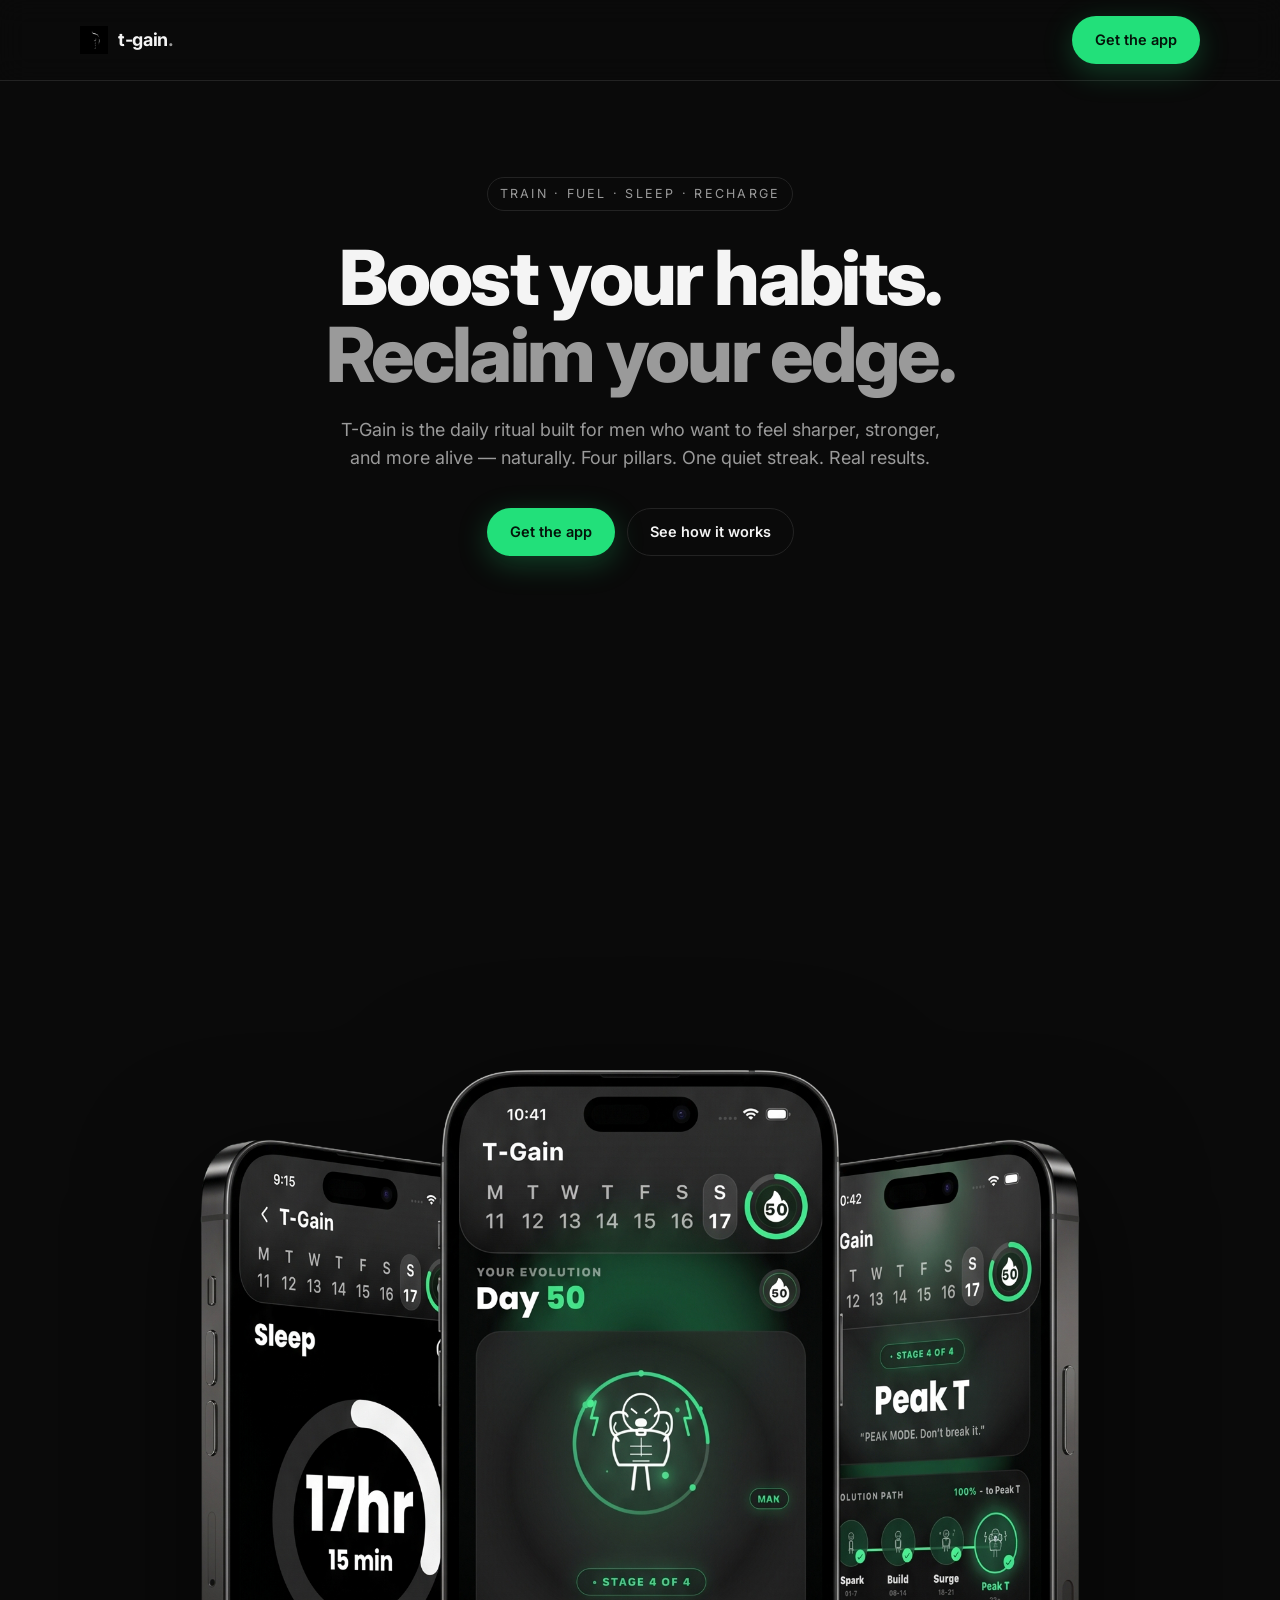
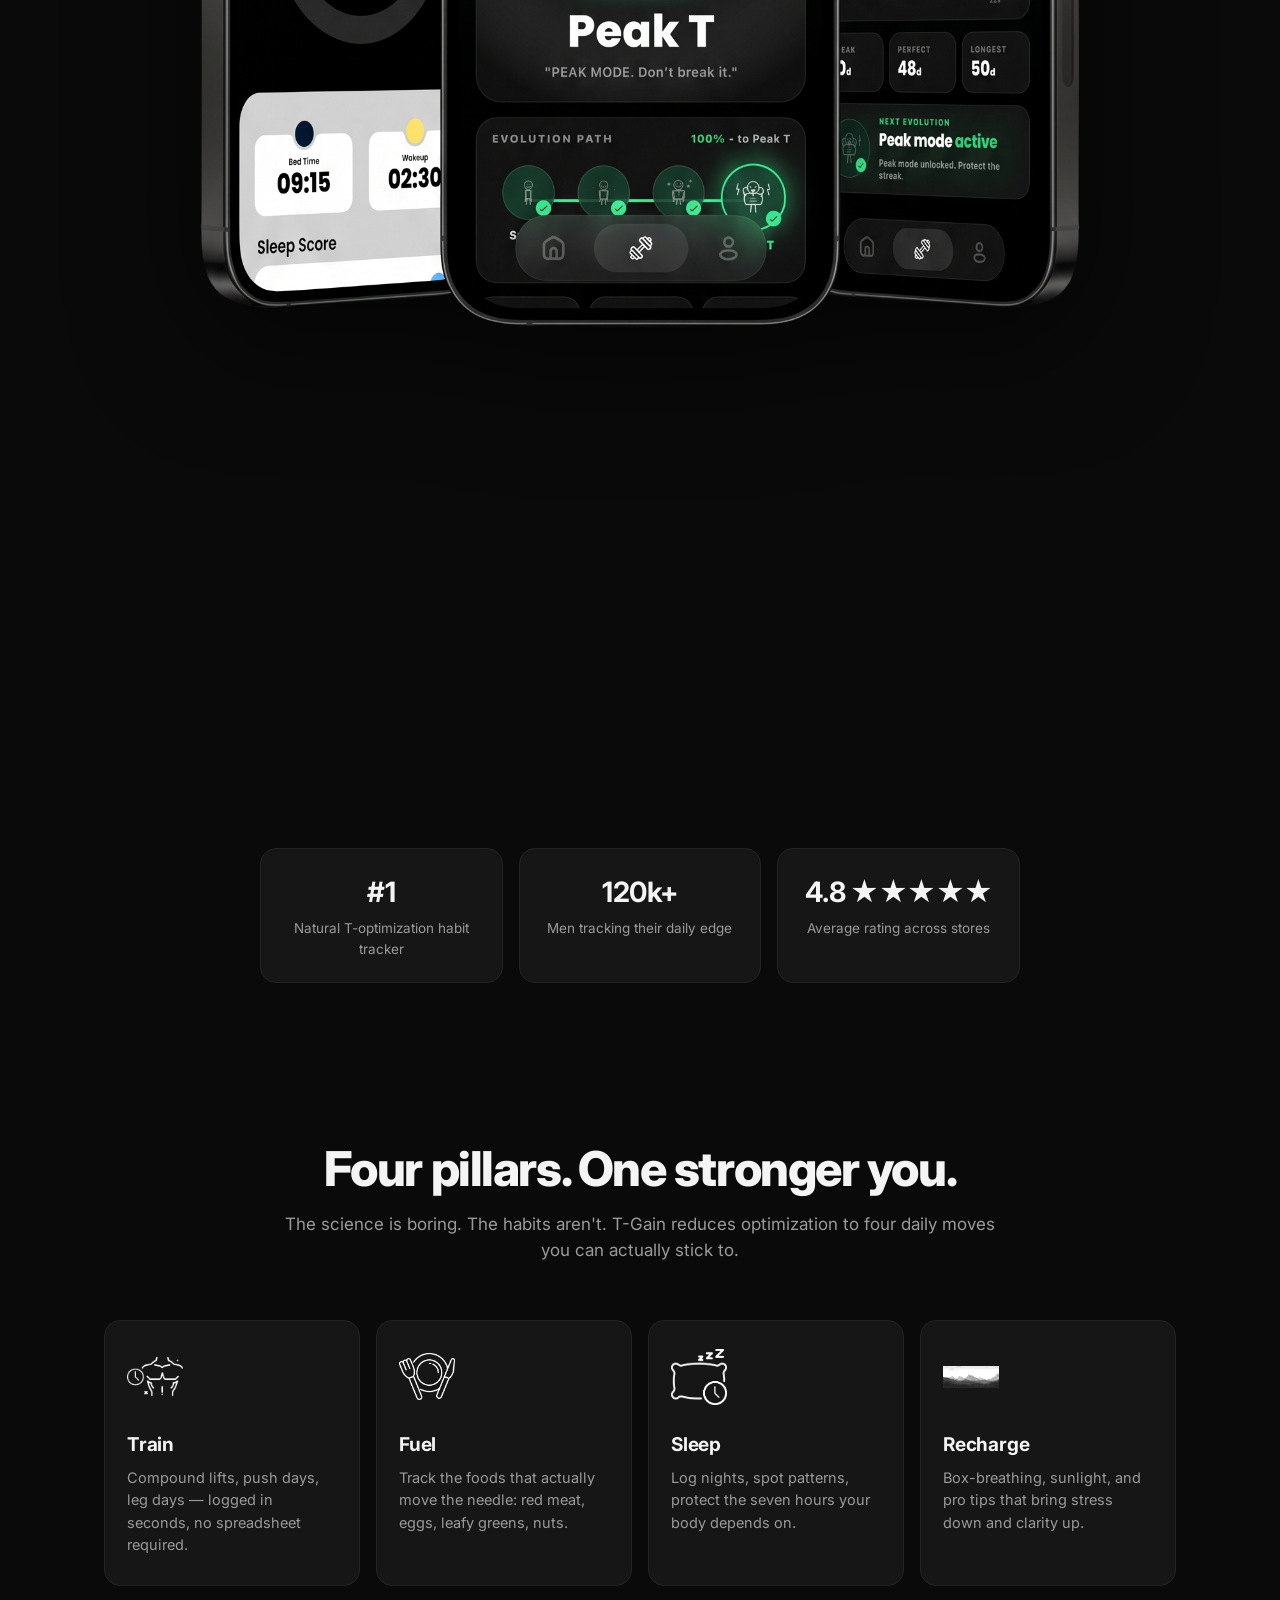
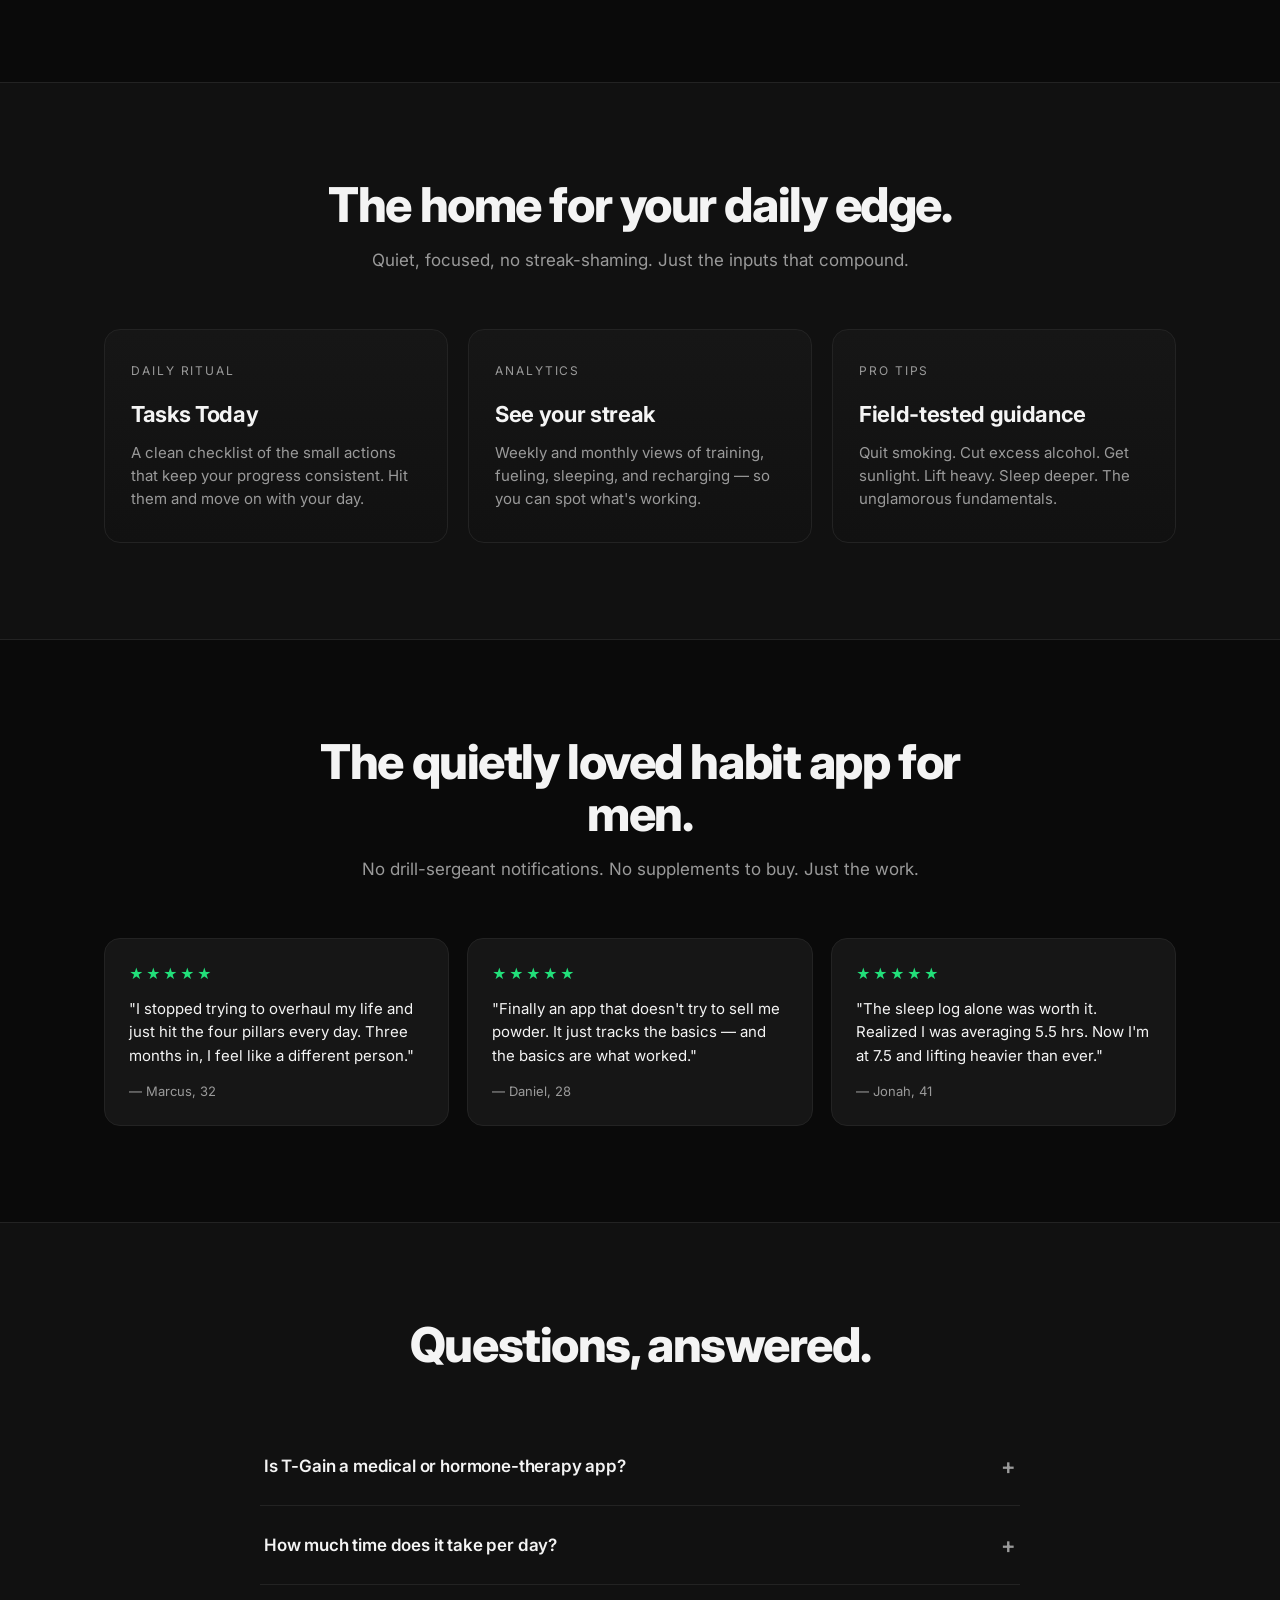
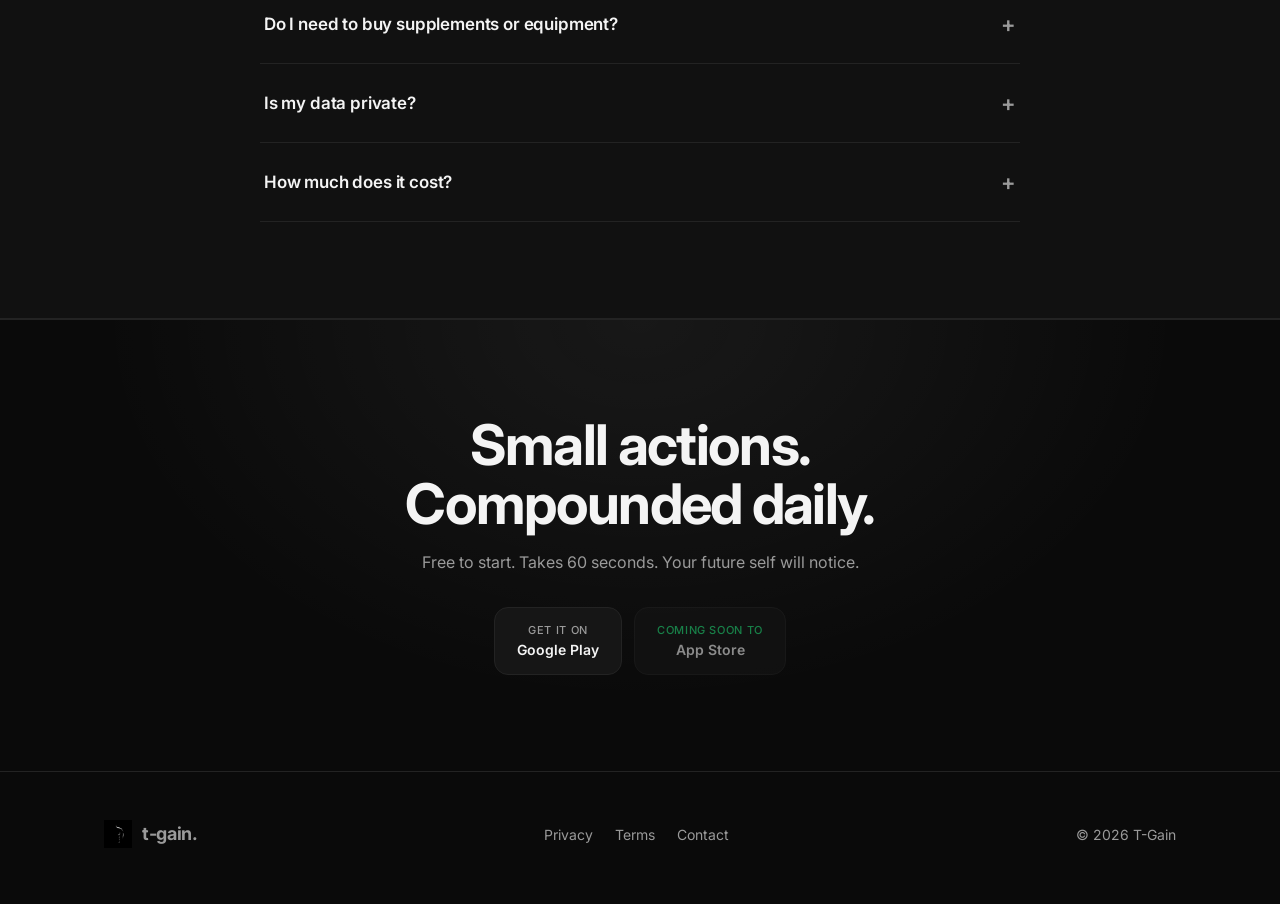
==== index.html @ 0274039b "Mark App Store as Coming soon (Play Store launches first)" ====
<!doctype html>
<html lang="en">
<head>
  <meta charset="utf-8" />
  <meta name="viewport" content="width=device-width, initial-scale=1" />
  <title>T-Gain — Boost Your Habits. Reclaim Your Edge.</title>
  <meta name="description" content="T-Gain is the daily habit tracker built for men who want stronger training, smarter fueling, deeper sleep, and a calmer mind. Optimize naturally." />
  <link rel="icon" type="image/png" href="assets/logo.png" />
  <link rel="preconnect" href="https://fonts.googleapis.com" />
  <link rel="preconnect" href="https://fonts.gstatic.com" crossorigin />
  <link href="https://fonts.googleapis.com/css2?family=Inter:wght@400;500;600;700;800&display=swap" rel="stylesheet" />
  <link rel="stylesheet" href="styles.css" />
</head>
<body>

<nav class="nav">
  <div class="container nav-inner">
    <a href="/" class="brand">
      <img src="assets/logo.png" alt="T-Gain logo" />
      <span>t-gain<span class="brand-dot">.</span></span>
    </a>
    <a href="#download" class="btn btn-primary">Get the app</a>
  </div>
</nav>

<header class="hero">
  <div class="container">
    <span class="eyebrow">Train · Fuel · Sleep · Recharge</span>
    <h1>Boost your habits.<br/><em>Reclaim your edge.</em></h1>
    <p class="lead">T-Gain is the daily ritual built for men who want to feel sharper, stronger, and more alive — naturally. Four pillars. One quiet streak. Real results.</p>
    <div class="hero-cta">
      <a href="#download" class="btn btn-primary">Get the app</a>
      <a href="#features" class="btn btn-ghost">See how it works</a>
    </div>

    <div class="hero-mockup">
      <img src="assets/hero-mockup.png" alt="T-Gain app screens showing Sleep tracking, Peak T evolution stage, and Evolution Path" />
    </div>

    <div class="metrics">
      <div class="metric">
        <div class="num">#1</div>
        <div class="lbl">Natural T-optimization habit tracker</div>
      </div>
      <div class="metric">
        <div class="num">120k+</div>
        <div class="lbl">Men tracking their daily edge</div>
      </div>
      <div class="metric">
        <div class="num">4.8 ★★★★★</div>
        <div class="lbl">Average rating across stores</div>
      </div>
    </div>
  </div>
</header>

<section id="pillars">
  <div class="container">
    <div class="section-head">
      <h2>Four pillars. One stronger you.</h2>
      <p>The science is boring. The habits aren't. T-Gain reduces optimization to four daily moves you can actually stick to.</p>
    </div>
    <div class="pillars">
      <div class="pillar">
        <img src="assets/train.png" alt="" />
        <h3>Train</h3>
        <p>Compound lifts, push days, leg days — logged in seconds, no spreadsheet required.</p>
      </div>
      <div class="pillar">
        <img src="assets/fuel.png" alt="" />
        <h3>Fuel</h3>
        <p>Track the foods that actually move the needle: red meat, eggs, leafy greens, nuts.</p>
      </div>
      <div class="pillar">
        <img src="assets/sleep.png" alt="" />
        <h3>Sleep</h3>
        <p>Log nights, spot patterns, protect the seven hours your body depends on.</p>
      </div>
      <div class="pillar">
        <img src="assets/mountain.png" alt="" />
        <h3>Recharge</h3>
        <p>Box-breathing, sunlight, and pro tips that bring stress down and clarity up.</p>
      </div>
    </div>
  </div>
</section>

<section id="features" style="background: var(--bg-2); border-top: 1px solid var(--border); border-bottom: 1px solid var(--border);">
  <div class="container">
    <div class="section-head">
      <h2>The home for your daily edge.</h2>
      <p>Quiet, focused, no streak-shaming. Just the inputs that compound.</p>
    </div>
    <div class="features">
      <div class="feature">
        <div class="tag">Daily Ritual</div>
        <h3>Tasks Today</h3>
        <p>A clean checklist of the small actions that keep your progress consistent. Hit them and move on with your day.</p>
      </div>
      <div class="feature">
        <div class="tag">Analytics</div>
        <h3>See your streak</h3>
        <p>Weekly and monthly views of training, fueling, sleeping, and recharging — so you can spot what's working.</p>
      </div>
      <div class="feature">
        <div class="tag">Pro Tips</div>
        <h3>Field-tested guidance</h3>
        <p>Quit smoking. Cut excess alcohol. Get sunlight. Lift heavy. Sleep deeper. The unglamorous fundamentals.</p>
      </div>
    </div>
  </div>
</section>

<section id="loved">
  <div class="container">
    <div class="section-head">
      <h2>The quietly loved habit app for men.</h2>
      <p>No drill-sergeant notifications. No supplements to buy. Just the work.</p>
    </div>
    <div class="quotes">
      <div class="quote">
        <div class="stars">★★★★★</div>
        <p>"I stopped trying to overhaul my life and just hit the four pillars every day. Three months in, I feel like a different person."</p>
        <div class="who">— Marcus, 32</div>
      </div>
      <div class="quote">
        <div class="stars">★★★★★</div>
        <p>"Finally an app that doesn't try to sell me powder. It just tracks the basics — and the basics are what worked."</p>
        <div class="who">— Daniel, 28</div>
      </div>
      <div class="quote">
        <div class="stars">★★★★★</div>
        <p>"The sleep log alone was worth it. Realized I was averaging 5.5 hrs. Now I'm at 7.5 and lifting heavier than ever."</p>
        <div class="who">— Jonah, 41</div>
      </div>
    </div>
  </div>
</section>

<section id="faq" style="background: var(--bg-2); border-top: 1px solid var(--border); border-bottom: 1px solid var(--border);">
  <div class="container">
    <div class="section-head">
      <h2>Questions, answered.</h2>
    </div>
    <div class="faq">
      <details>
        <summary>Is T-Gain a medical or hormone-therapy app?</summary>
        <p>No. T-Gain is a habit and lifestyle tracker built around well-known levers — training, nutrition, sleep, and stress. It is not medical advice and does not replace a doctor.</p>
      </details>
      <details>
        <summary>How much time does it take per day?</summary>
        <p>Under two minutes. Log your training, fuel, sleep, and one recharge habit. We deliberately built it to be the lightest thing on your home screen.</p>
      </details>
      <details>
        <summary>Do I need to buy supplements or equipment?</summary>
        <p>Never. T-Gain doesn't sell supplements, programs, or coaching. The whole product is built around the things you can already do with a barbell, a kitchen, and a bed.</p>
      </details>
      <details>
        <summary>Is my data private?</summary>
        <p>Yes. Your logs are yours. We don't sell data and we don't share it with advertisers. See our <a href="legal.html#privacy">privacy policy</a> for the full breakdown.</p>
      </details>
      <details>
        <summary>How much does it cost?</summary>
        <p>Free to start, with an optional Pro upgrade that unlocks deeper analytics and the full pro-tips library.</p>
      </details>
    </div>
  </div>
</section>

<section id="download" class="final">
  <div class="container">
    <h2>Small actions.<br/>Compounded daily.</h2>
    <p>Free to start. Takes 60 seconds. Your future self will notice.</p>
    <div class="stores">
      <a href="#" class="store">
        <span>
          <small>Get it on</small>
          Google Play
        </span>
      </a>
      <span class="store store-disabled" aria-disabled="true">
        <span>
          <small>Coming soon to</small>
          App Store
        </span>
      </span>
    </div>
  </div>
</section>

<footer>
  <div class="container foot-inner">
    <div class="brand">
      <img src="assets/logo.png" alt="" />
      <span>t-gain<span class="brand-dot">.</span></span>
    </div>
    <div class="foot-links">
      <a href="legal.html#privacy">Privacy</a>
      <a href="legal.html#terms">Terms</a>
      <a href="legal.html#contact">Contact</a>
    </div>
    <div>© 2026 T-Gain</div>
  </div>
</footer>

</body>
</html>
---- styles.css ----
:root {
  --bg: #0a0a0a;
  --bg-2: #111111;
  --surface: #161616;
  --border: #232323;
  --text: #f4f4f4;
  --muted: #9a9a9a;
  --accent: #22e07a;
  --accent-2: #22e07a;
  --accent-soft: rgba(34, 224, 122, 0.12);
  --radius: 16px;
}

* { box-sizing: border-box; margin: 0; padding: 0; }

html { scroll-behavior: smooth; }

body {
  font-family: "Inter", -apple-system, BlinkMacSystemFont, "Segoe UI", Helvetica, Arial, sans-serif;
  background: var(--bg);
  color: var(--text);
  line-height: 1.55;
  -webkit-font-smoothing: antialiased;
}

a { color: inherit; text-decoration: none; }

.container {
  max-width: 1120px;
  margin: 0 auto;
  padding: 0 24px;
}

/* Navigation */
.nav {
  position: sticky;
  top: 0;
  z-index: 50;
  backdrop-filter: blur(14px);
  background: rgba(10, 10, 10, 0.7);
  border-bottom: 1px solid var(--border);
}
.nav-inner {
  display: flex;
  align-items: center;
  justify-content: space-between;
  padding: 16px 0;
}
.brand {
  display: flex;
  align-items: center;
  gap: 10px;
  font-weight: 700;
  letter-spacing: -0.02em;
  font-size: 18px;
}
.brand img { width: 28px; height: 28px; object-fit: contain; }
.brand-dot { color: var(--muted); }

.btn {
  display: inline-flex;
  align-items: center;
  justify-content: center;
  gap: 8px;
  padding: 12px 22px;
  border-radius: 999px;
  font-weight: 600;
  font-size: 14.5px;
  border: 1px solid transparent;
  transition: transform .15s ease, background .2s ease, border-color .2s ease;
  cursor: pointer;
}
.btn-primary {
  background: var(--accent-2);
  color: #04140a;
  box-shadow: 0 8px 30px rgba(34, 224, 122, 0.25);
}
.btn-primary:hover { transform: translateY(-1px); }
.btn-ghost {
  background: transparent;
  color: var(--text);
  border-color: var(--border);
}
.btn-ghost:hover { border-color: var(--accent); }

/* Hero */
.hero {
  padding: 96px 0 64px;
  text-align: center;
  position: relative;
  overflow: hidden;
}
.hero::before {
  content: "";
  position: absolute;
  inset: -20% 20% auto 20%;
  height: 520px;
  background: radial-gradient(ellipse at center, rgba(34, 224, 122, 0.18), transparent 65%);
  pointer-events: none;
}

.hero-mockup {
  margin: 64px auto 0;
  max-width: 980px;
  position: relative;
}
.hero-mockup img {
  width: 100%;
  height: auto;
  display: block;
  filter: drop-shadow(0 30px 60px rgba(0,0,0,0.6));
}
.eyebrow {
  display: inline-block;
  font-size: 12.5px;
  letter-spacing: 0.18em;
  text-transform: uppercase;
  color: var(--muted);
  padding: 6px 12px;
  border: 1px solid var(--border);
  border-radius: 999px;
  margin-bottom: 28px;
}
.hero h1 {
  font-size: clamp(40px, 7vw, 76px);
  line-height: 1.02;
  letter-spacing: -0.035em;
  font-weight: 800;
  margin-bottom: 22px;
}
.hero h1 em { font-style: normal; color: var(--muted); }
.hero p.lead {
  color: var(--muted);
  font-size: 18px;
  max-width: 620px;
  margin: 0 auto 36px;
}
.hero-cta { display: flex; gap: 12px; justify-content: center; flex-wrap: wrap; }

.metrics {
  display: grid;
  grid-template-columns: repeat(3, 1fr);
  gap: 16px;
  max-width: 760px;
  margin: 72px auto 0;
}
.metric {
  border: 1px solid var(--border);
  border-radius: var(--radius);
  padding: 22px 18px;
  background: var(--surface);
}
.metric .num {
  font-size: 28px;
  font-weight: 700;
  letter-spacing: -0.02em;
}
.metric .lbl {
  color: var(--muted);
  font-size: 13.5px;
  margin-top: 4px;
}

/* Section */
section { padding: 96px 0; }
.section-head { text-align: center; max-width: 720px; margin: 0 auto 56px; }
.section-head h2 {
  font-size: clamp(30px, 4.5vw, 48px);
  letter-spacing: -0.03em;
  font-weight: 800;
  line-height: 1.08;
  margin-bottom: 16px;
}
.section-head p { color: var(--muted); font-size: 17px; }

/* Pillars */
.pillars {
  display: grid;
  grid-template-columns: repeat(4, 1fr);
  gap: 16px;
}
.pillar {
  border: 1px solid var(--border);
  border-radius: var(--radius);
  padding: 28px 22px;
  background: var(--surface);
  transition: border-color .2s ease, transform .2s ease;
}
.pillar:hover { border-color: var(--accent); transform: translateY(-2px); }
.pillar img {
  width: 56px;
  height: 56px;
  object-fit: contain;
  margin-bottom: 18px;
  filter: grayscale(1) brightness(1.4);
}
.pillar h3 {
  font-size: 19px;
  letter-spacing: -0.01em;
  margin-bottom: 8px;
}
.pillar p { color: var(--muted); font-size: 14.5px; }

/* Features */
.features {
  display: grid;
  grid-template-columns: repeat(3, 1fr);
  gap: 20px;
}
.feature {
  border: 1px solid var(--border);
  border-radius: var(--radius);
  padding: 32px 26px;
  background: linear-gradient(180deg, var(--surface) 0%, var(--bg-2) 100%);
}
.feature .tag {
  font-size: 12px;
  letter-spacing: 0.16em;
  text-transform: uppercase;
  color: var(--muted);
  margin-bottom: 16px;
}
.feature h3 { font-size: 22px; margin-bottom: 10px; letter-spacing: -0.015em; }
.feature p { color: var(--muted); font-size: 15px; }

/* Testimonials */
.quotes {
  display: grid;
  grid-template-columns: repeat(3, 1fr);
  gap: 18px;
}
.quote {
  border: 1px solid var(--border);
  border-radius: var(--radius);
  padding: 24px;
  background: var(--surface);
}
.quote .stars { color: var(--accent); letter-spacing: 2px; font-size: 14px; margin-bottom: 12px; }
.quote p { font-size: 15px; margin-bottom: 14px; }
.quote .who { color: var(--muted); font-size: 13px; }

/* FAQ */
.faq { max-width: 760px; margin: 0 auto; }
.faq details {
  border-bottom: 1px solid var(--border);
  padding: 22px 4px;
  cursor: pointer;
}
.faq summary {
  list-style: none;
  display: flex;
  justify-content: space-between;
  align-items: center;
  font-weight: 600;
  font-size: 17px;
  letter-spacing: -0.01em;
}
.faq summary::-webkit-details-marker { display: none; }
.faq summary::after { content: "+"; color: var(--muted); font-size: 22px; }
.faq details[open] summary::after { content: "−"; }
.faq details p { color: var(--muted); padding-top: 12px; font-size: 15px; }

/* Final CTA */
.final {
  text-align: center;
  background: radial-gradient(ellipse at top, rgba(255,255,255,0.06), transparent 60%), var(--bg);
  border-top: 1px solid var(--border);
  border-bottom: 1px solid var(--border);
}
.final h2 { font-size: clamp(32px, 5vw, 56px); letter-spacing: -0.03em; line-height: 1.05; margin-bottom: 16px; }
.final p { color: var(--muted); margin-bottom: 32px; }
.stores { display: flex; gap: 12px; justify-content: center; flex-wrap: wrap; }
.store {
  display: inline-flex;
  align-items: center;
  gap: 10px;
  padding: 14px 22px;
  border: 1px solid var(--border);
  border-radius: 14px;
  background: var(--surface);
  font-weight: 600;
  font-size: 14px;
}
.store small { display: block; color: var(--muted); font-size: 11px; font-weight: 500; letter-spacing: 0.06em; text-transform: uppercase; }
.store:hover { border-color: var(--accent); }
.store-disabled {
  opacity: 0.55;
  cursor: not-allowed;
  pointer-events: none;
}
.store-disabled small { color: var(--accent); }

/* Footer */
footer {
  padding: 48px 0 56px;
  color: var(--muted);
  font-size: 14px;
}
.foot-inner {
  display: flex;
  justify-content: space-between;
  align-items: center;
  flex-wrap: wrap;
  gap: 18px;
}
.foot-links { display: flex; gap: 22px; flex-wrap: wrap; }
.foot-links a:hover { color: var(--text); }

/* Legal pages */
.legal {
  max-width: 780px;
  margin: 0 auto;
  padding: 80px 24px 96px;
}
.legal h1 {
  font-size: clamp(32px, 5vw, 48px);
  letter-spacing: -0.03em;
  margin-bottom: 8px;
}
.legal .updated { color: var(--muted); margin-bottom: 36px; font-size: 14px; }
.legal h2 {
  font-size: 22px;
  margin-top: 36px;
  margin-bottom: 12px;
  letter-spacing: -0.015em;
}
.legal p, .legal li {
  color: #cfcfcf;
  font-size: 15.5px;
  margin-bottom: 12px;
}
.legal ul { padding-left: 22px; }
.legal a { color: #fff; text-decoration: underline; text-underline-offset: 3px; }

/* Responsive */
@media (max-width: 900px) {
  .pillars { grid-template-columns: repeat(2, 1fr); }
  .features { grid-template-columns: 1fr; }
  .quotes { grid-template-columns: 1fr; }
  .metrics { grid-template-columns: 1fr; }
  section { padding: 72px 0; }
  .hero { padding: 64px 0 40px; }
}
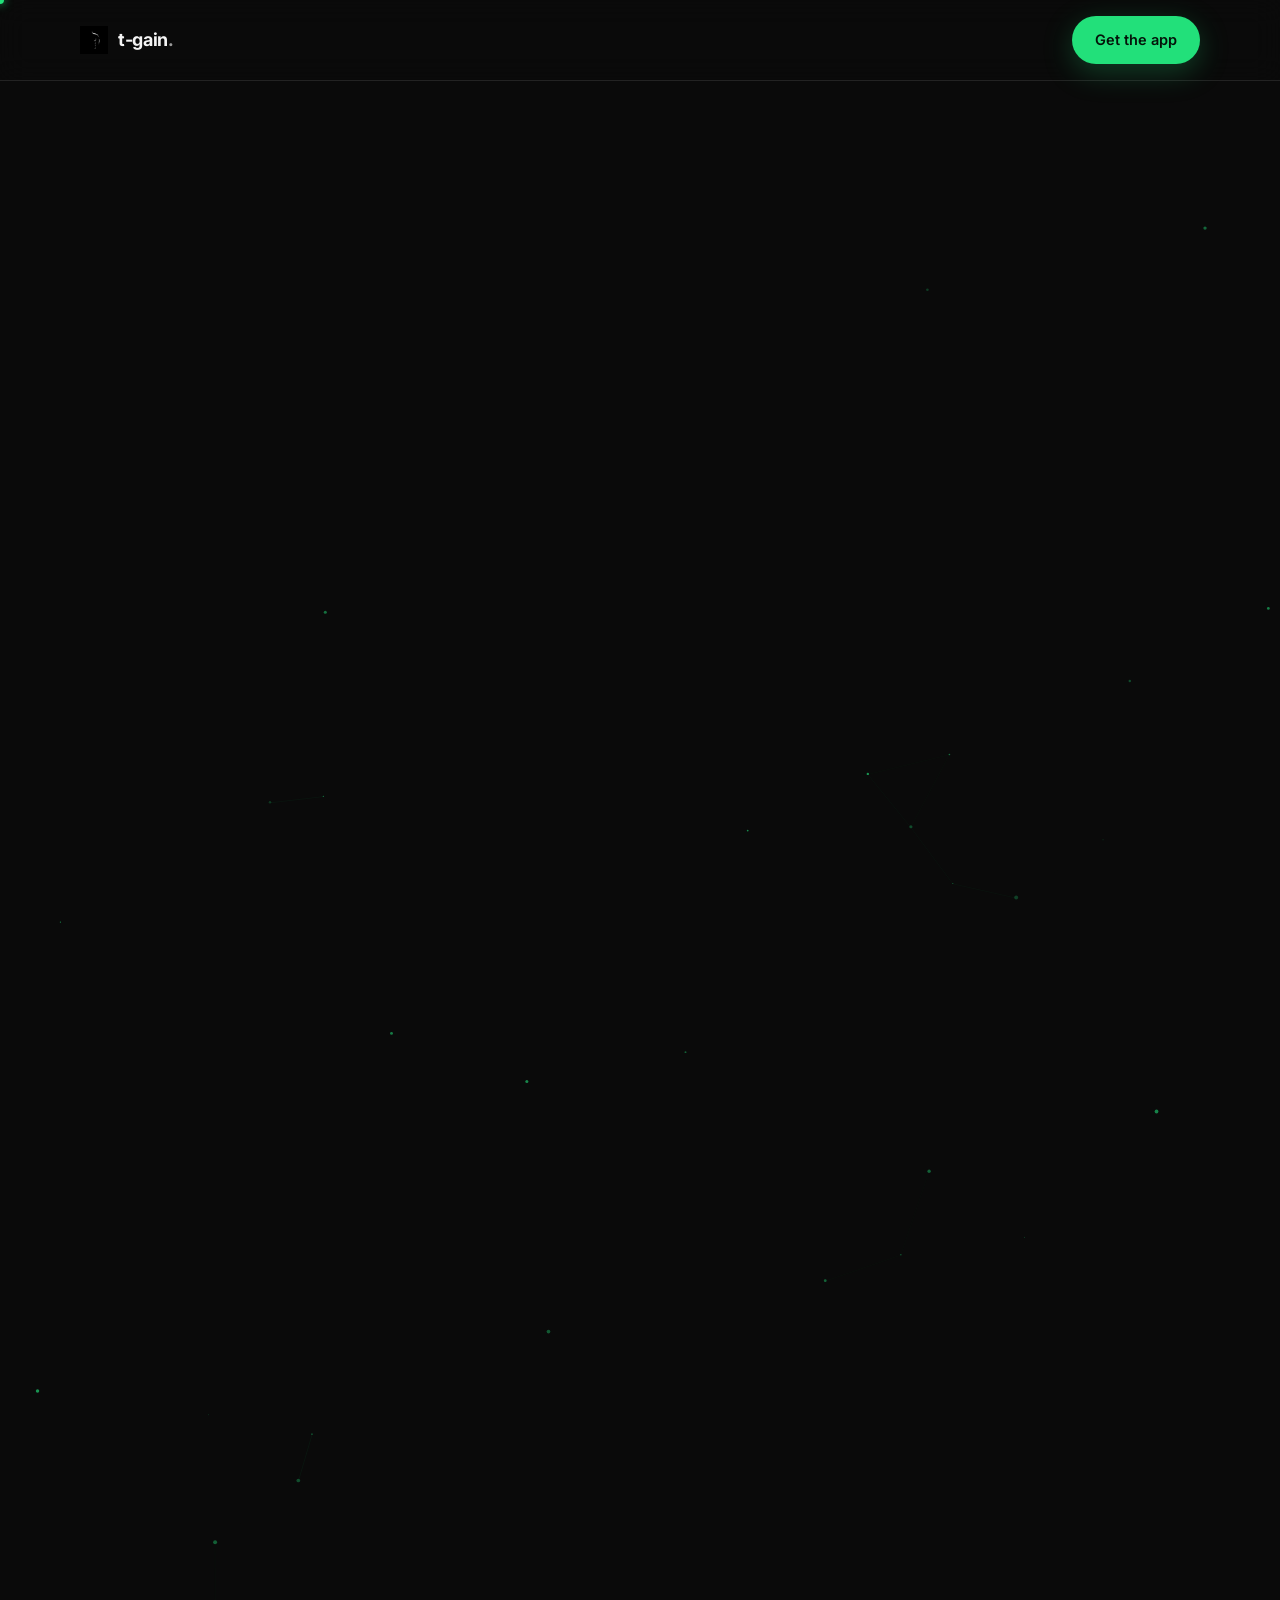
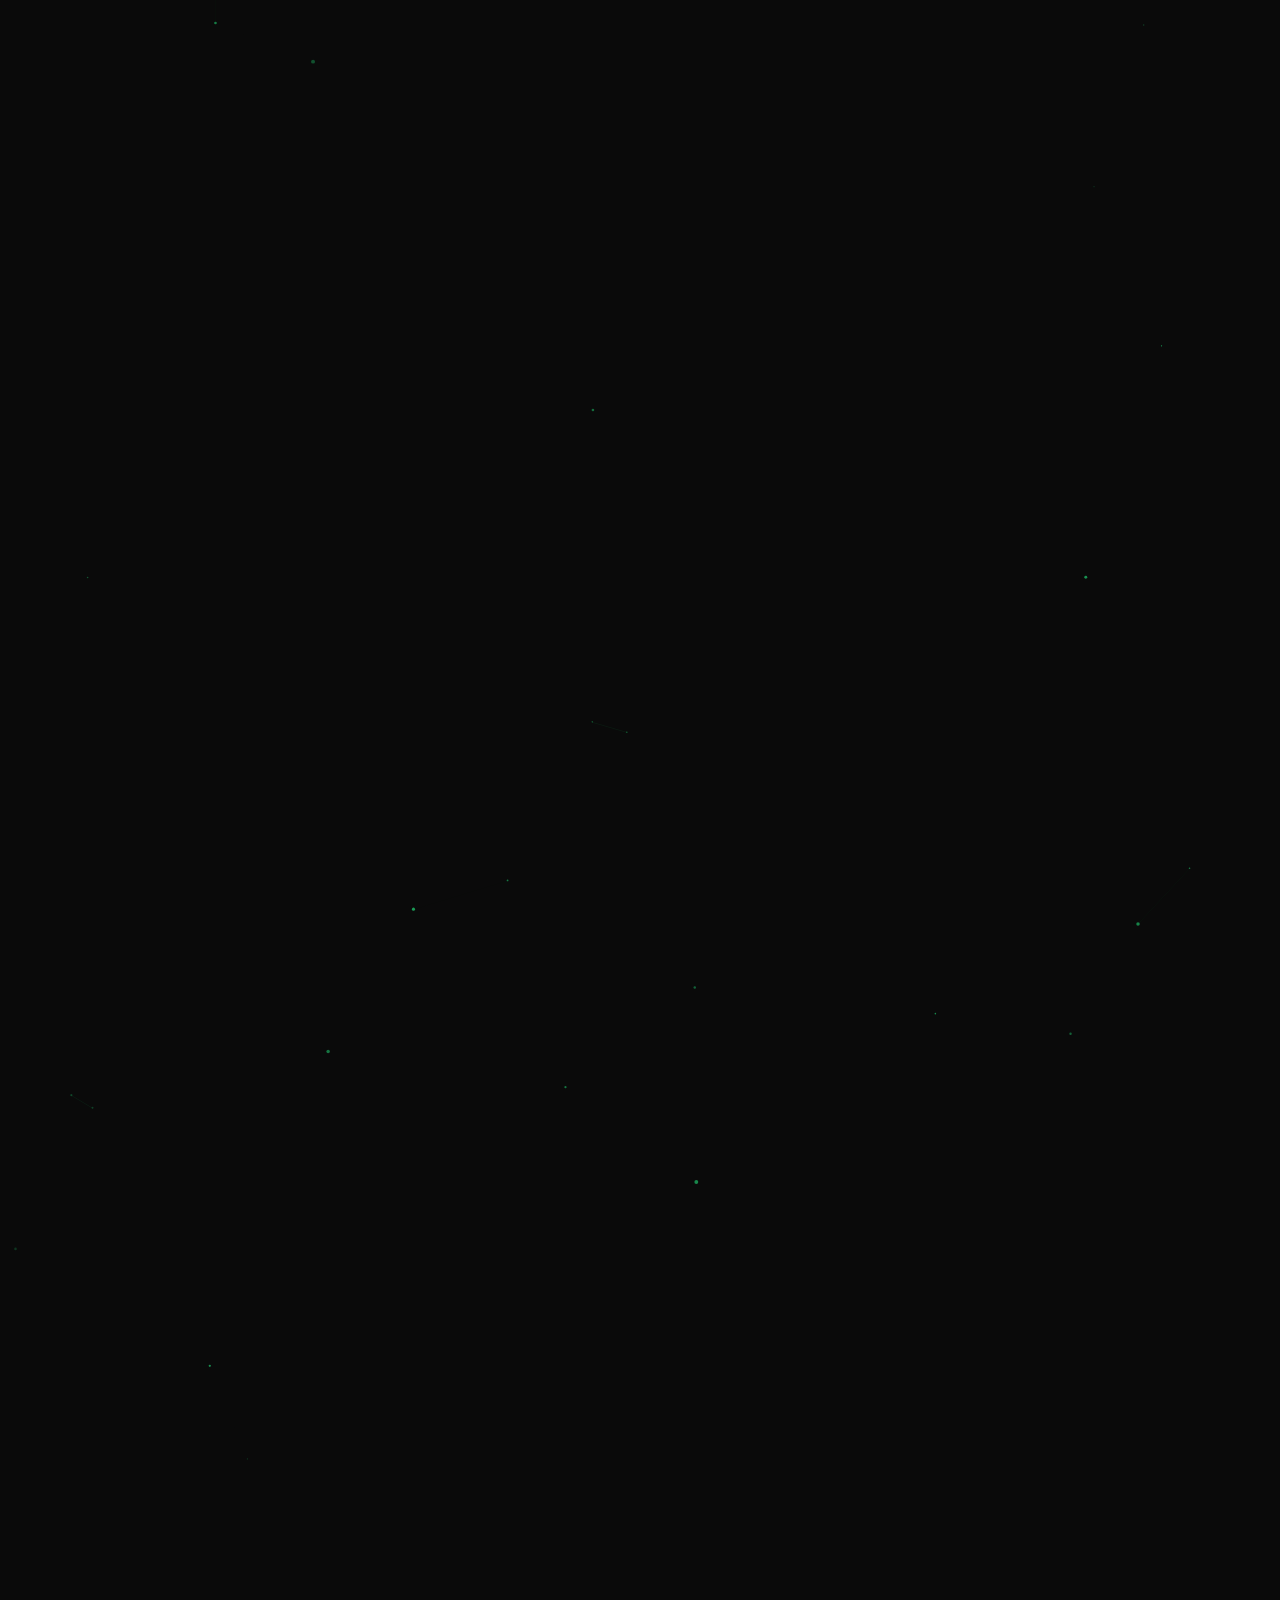
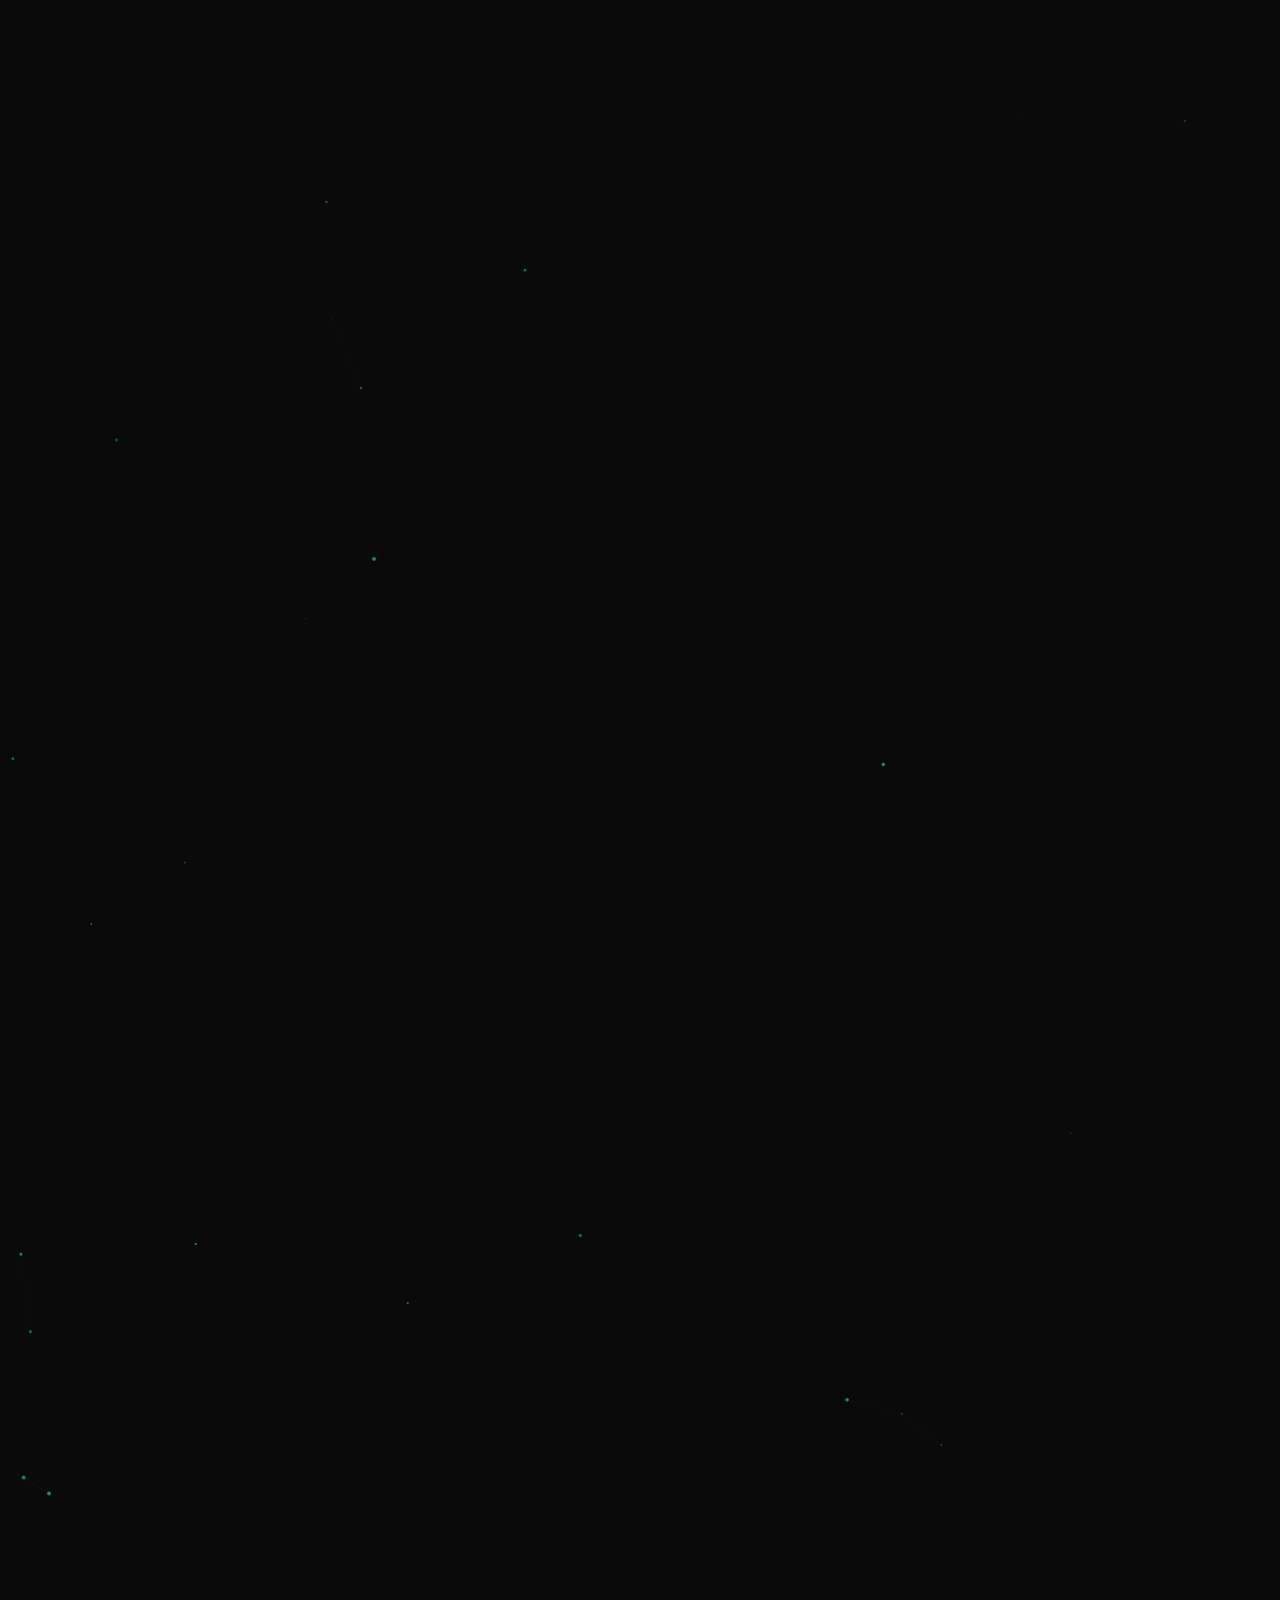
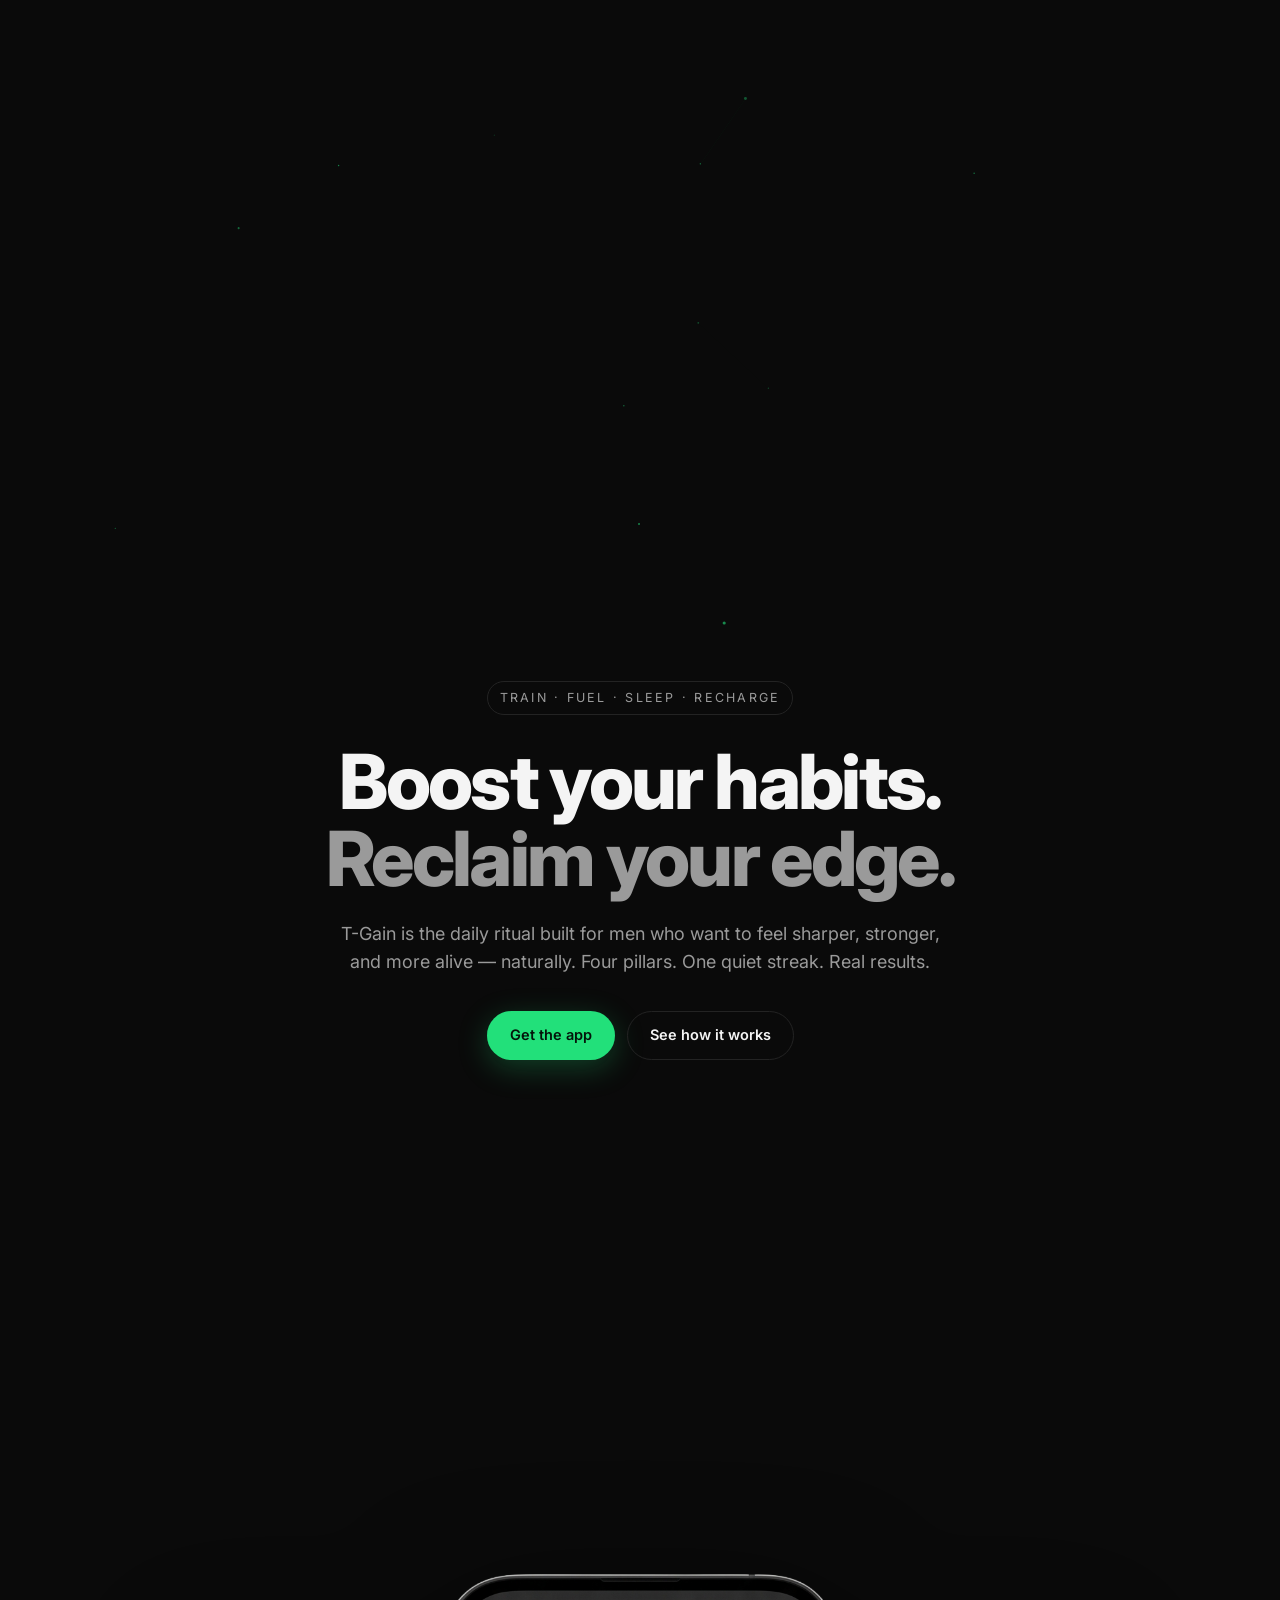
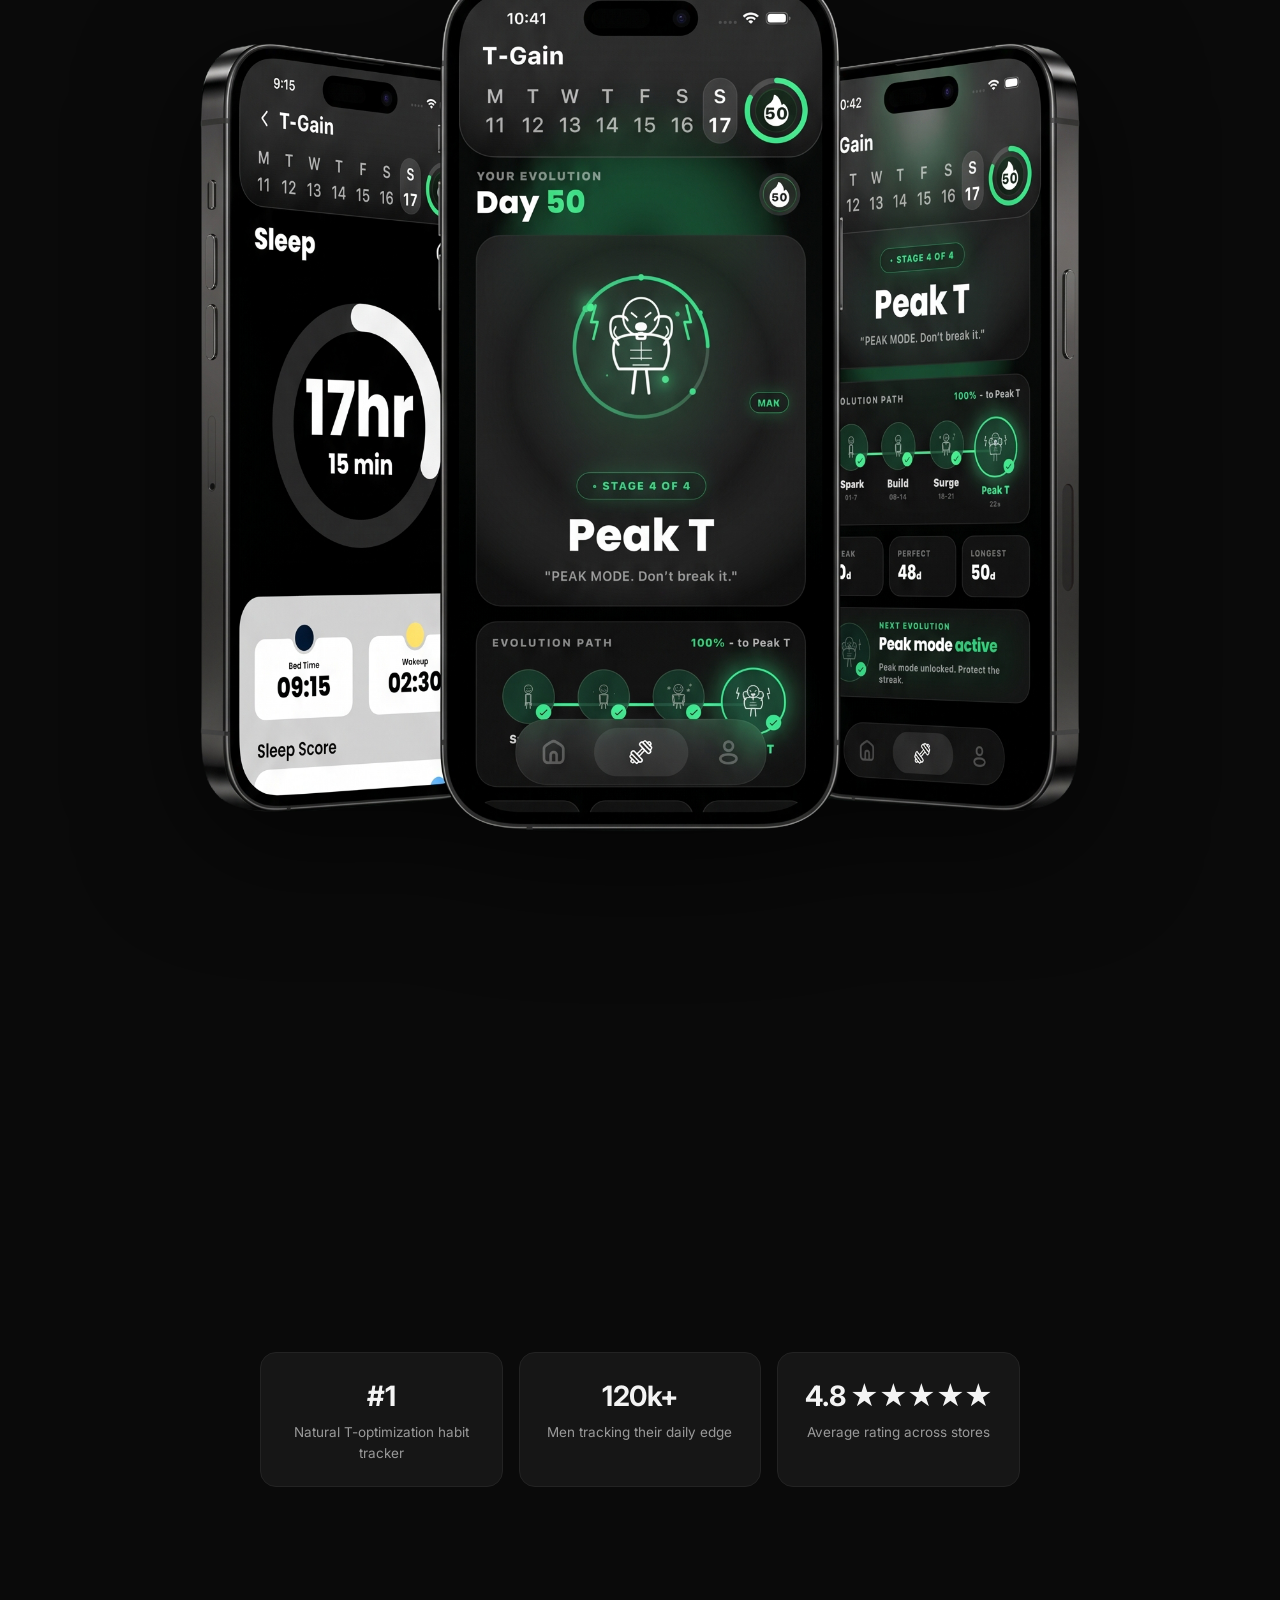
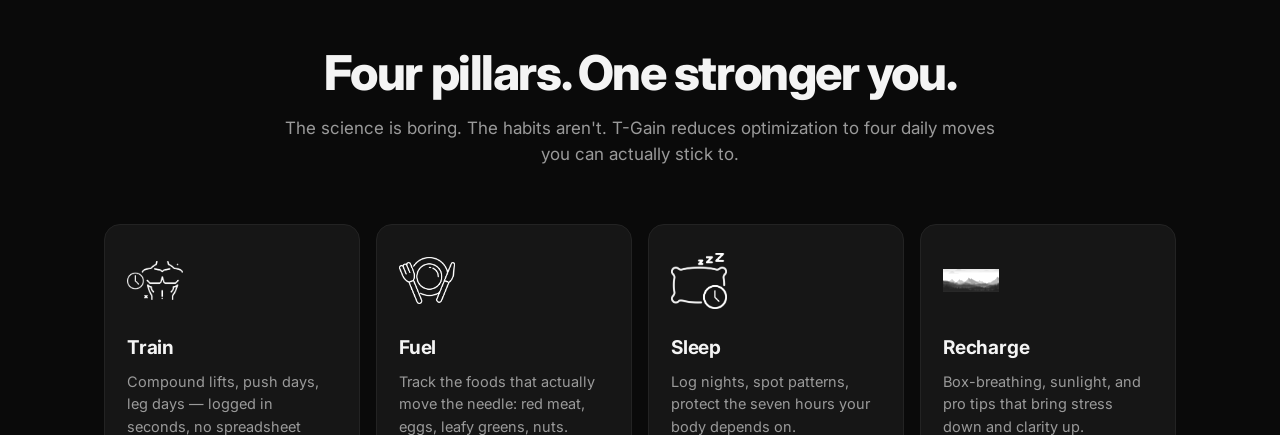
==== commit 47aaf38f: "Add interactive layer: custom cursor, particle hero, 3D tilts, magnetic buttons, scroll reveals, ani" ====
--- a/index.html
+++ b/index.html
@@ -203,5 +203,6 @@
   </div>
 </footer>
 
+<script src="interactions.js"></script>
 </body>
 </html>
--- a/styles.css
+++ b/styles.css
@@ -1,3 +1,43 @@
+/* Custom cursor — hide default on desktop */
+@media (pointer: fine) {
+  * { cursor: none !important; }
+}
+
+.c-dot {
+  position: fixed;
+  top: 0; left: 0;
+  width: 8px; height: 8px;
+  background: #22e07a;
+  border-radius: 50%;
+  pointer-events: none;
+  z-index: 9999;
+  margin: -4px 0 0 -4px;
+  transition: opacity .2s;
+  box-shadow: 0 0 10px rgba(34,224,122,0.8);
+}
+.c-ring {
+  position: fixed;
+  top: 0; left: 0;
+  width: 36px; height: 36px;
+  border: 1.5px solid rgba(34,224,122,0.55);
+  border-radius: 50%;
+  pointer-events: none;
+  z-index: 9998;
+  margin: -18px 0 0 -18px;
+  transition: transform .08s linear, opacity .2s;
+}
+
+/* Hero canvas sits behind all content */
+.hero-canvas {
+  position: absolute;
+  inset: 0;
+  width: 100%;
+  height: 100%;
+  pointer-events: none;
+  z-index: 0;
+}
+.hero > * { position: relative; z-index: 1; }
+
 :root {
   --bg: #0a0a0a;
   --bg-2: #111111;
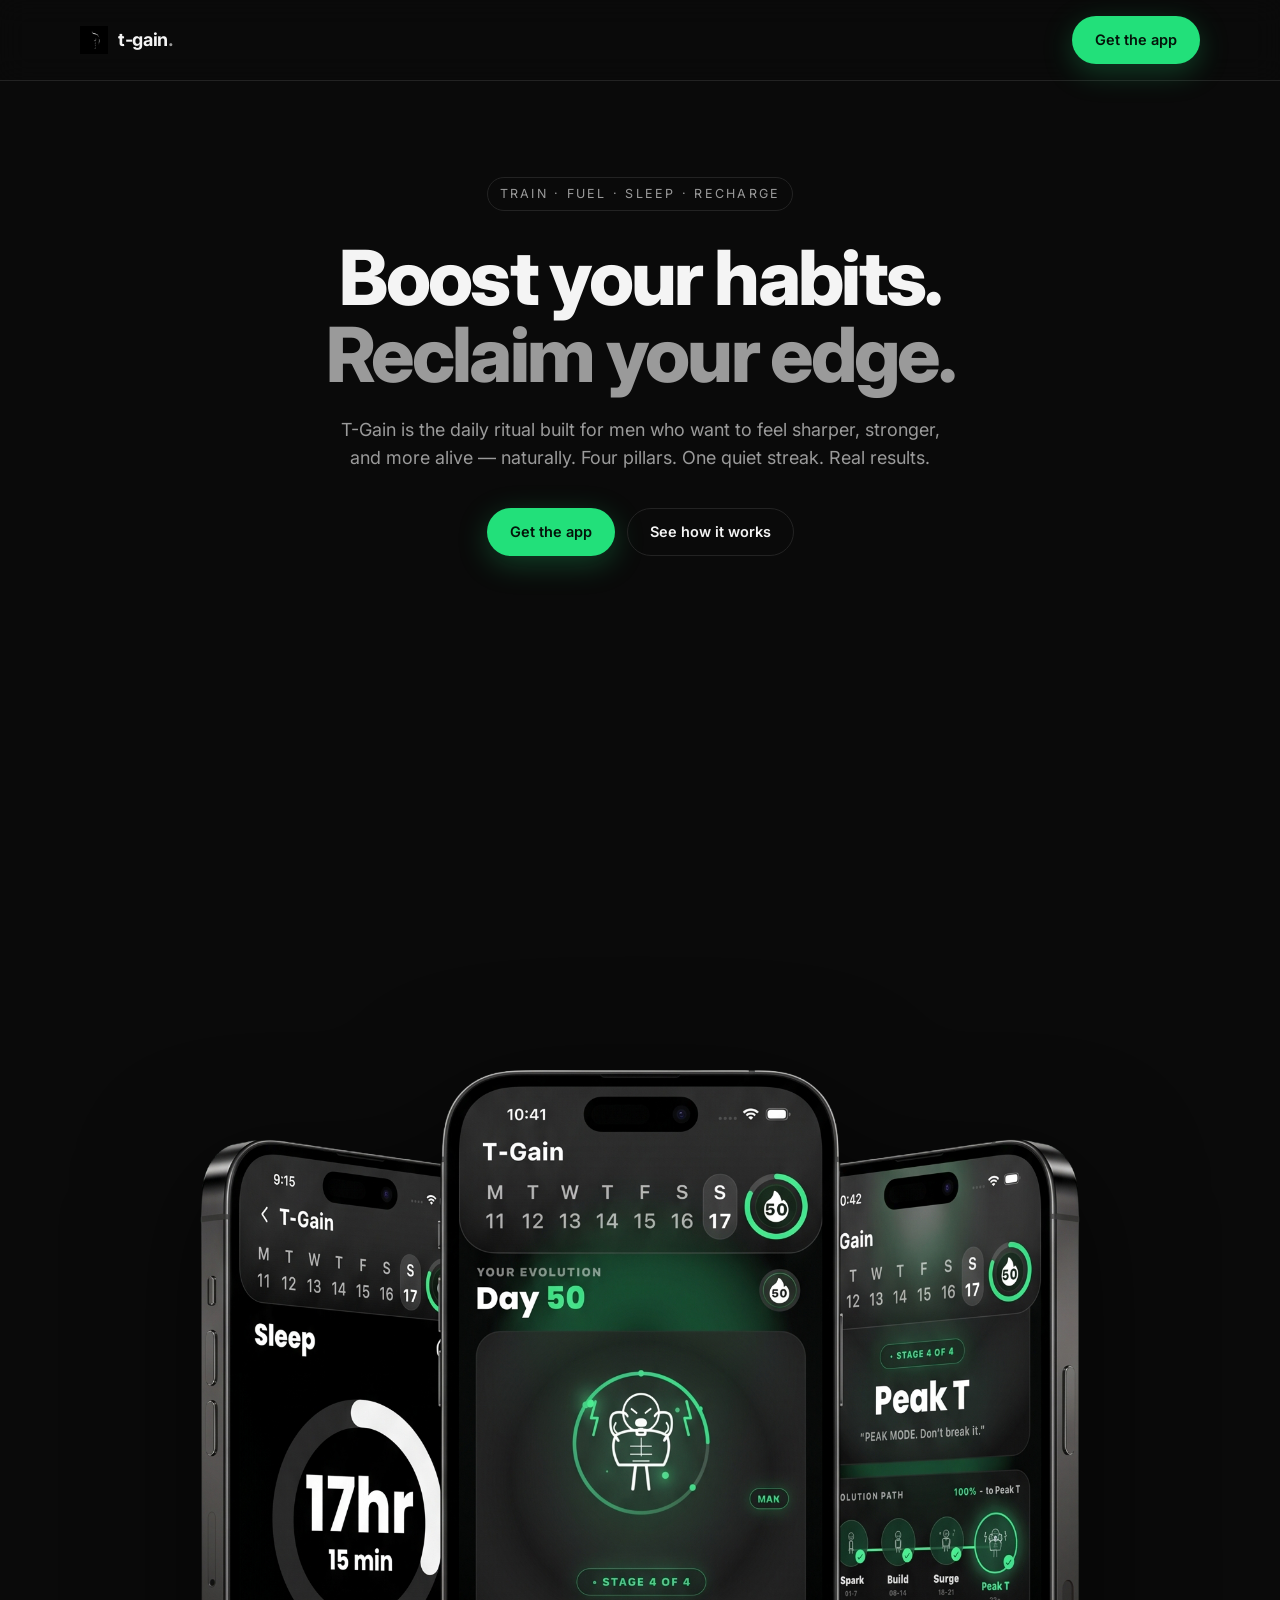
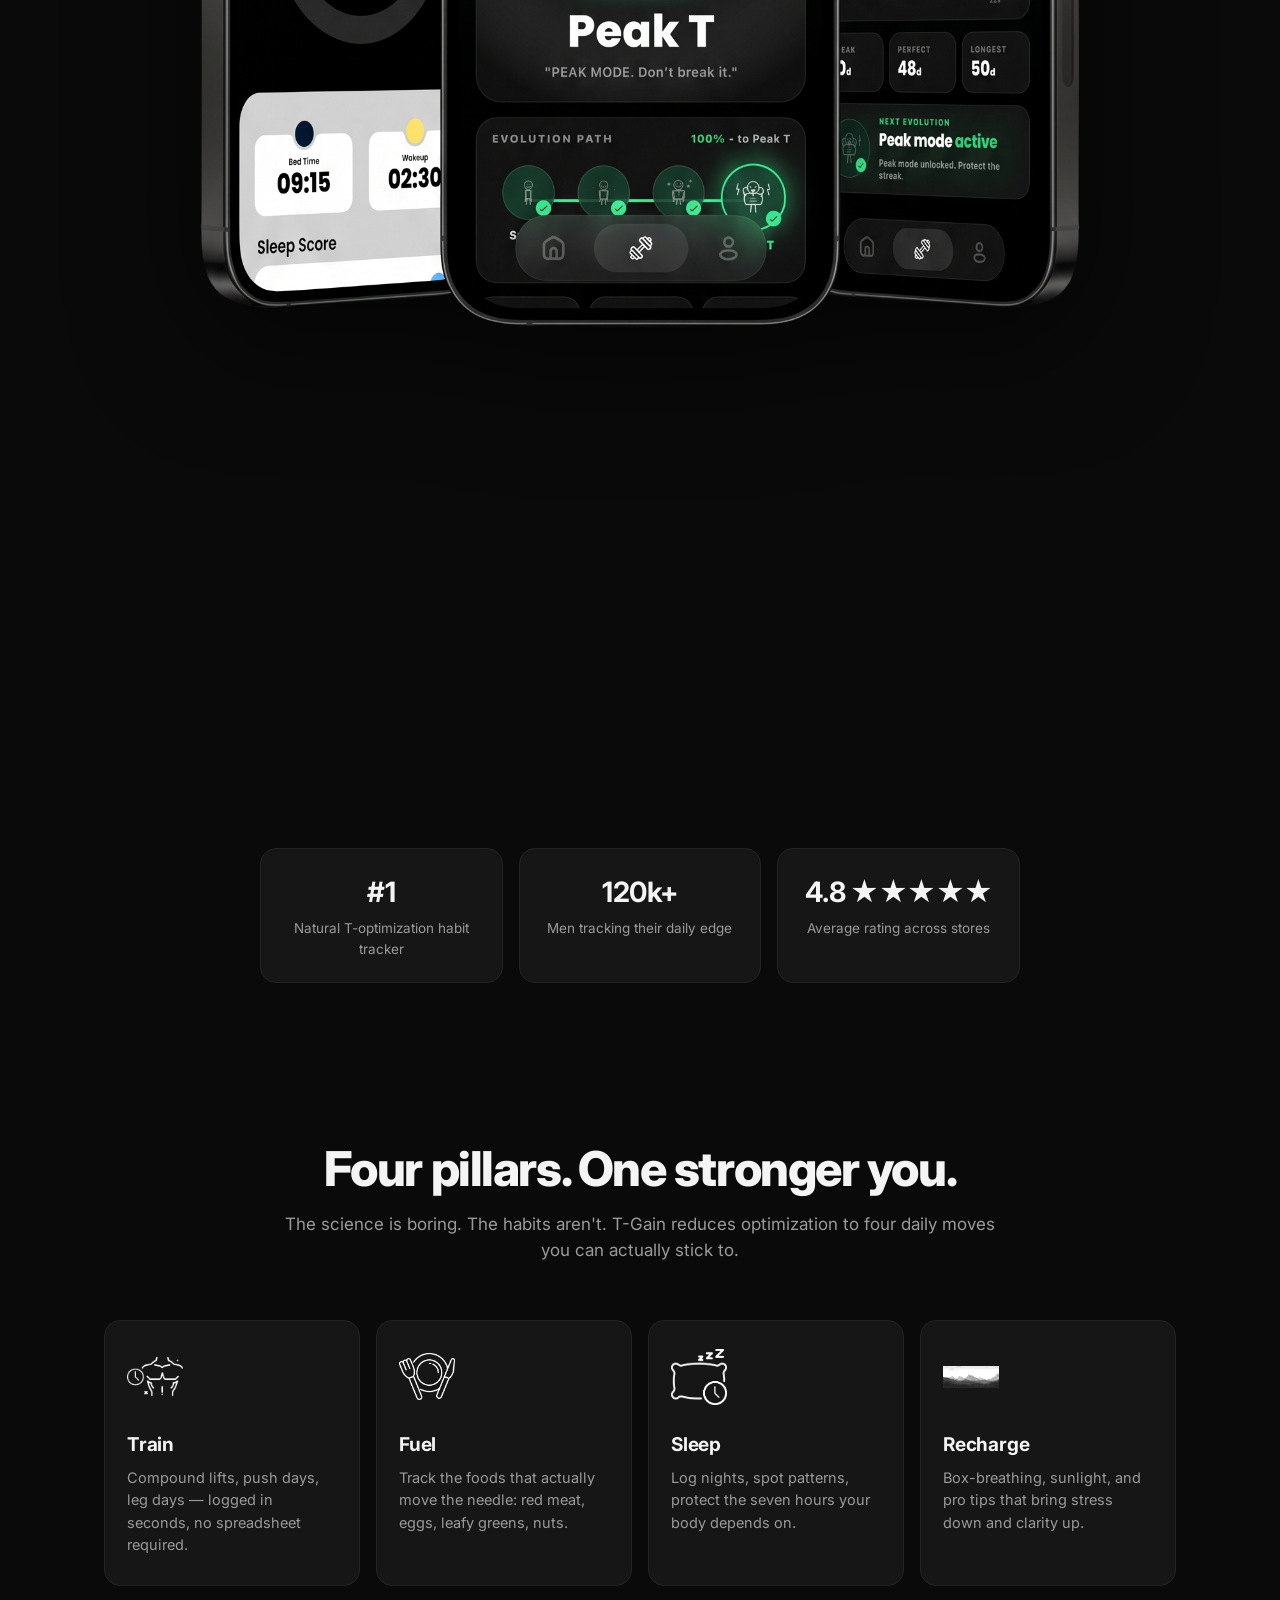
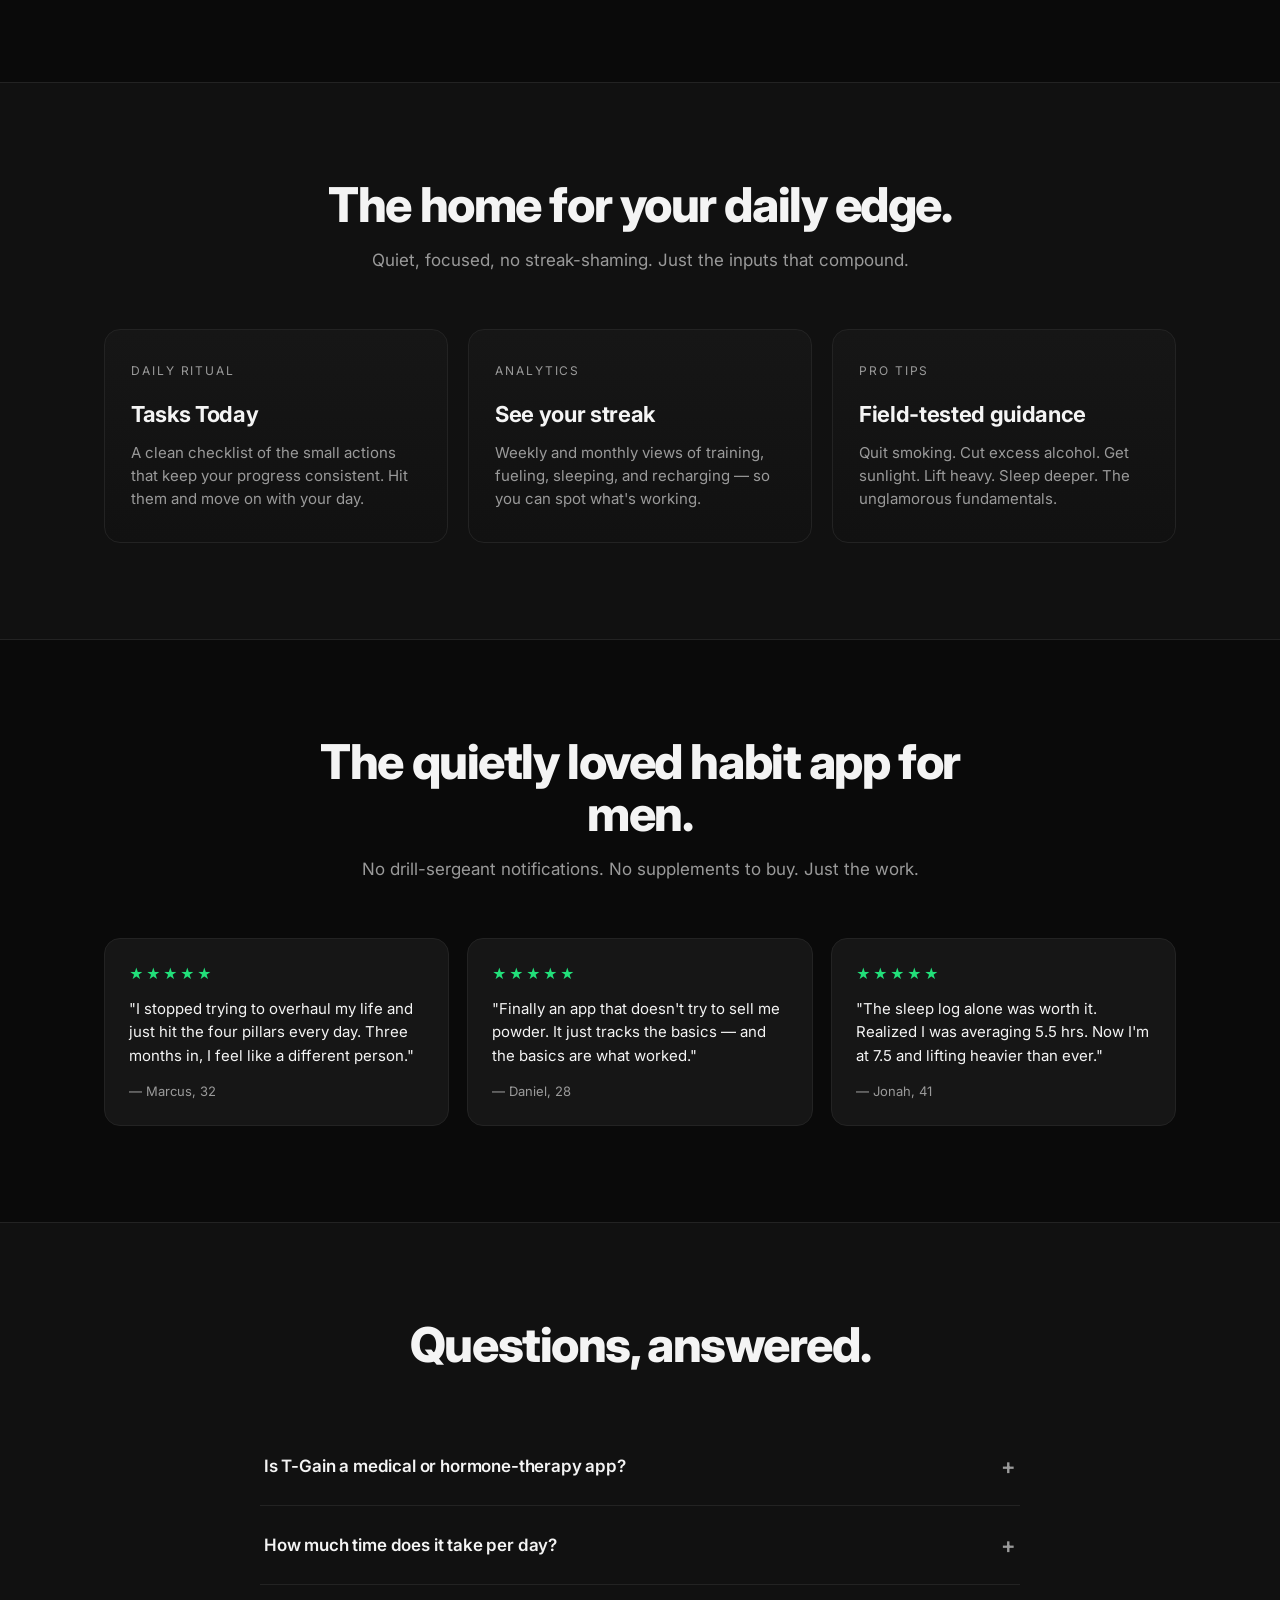
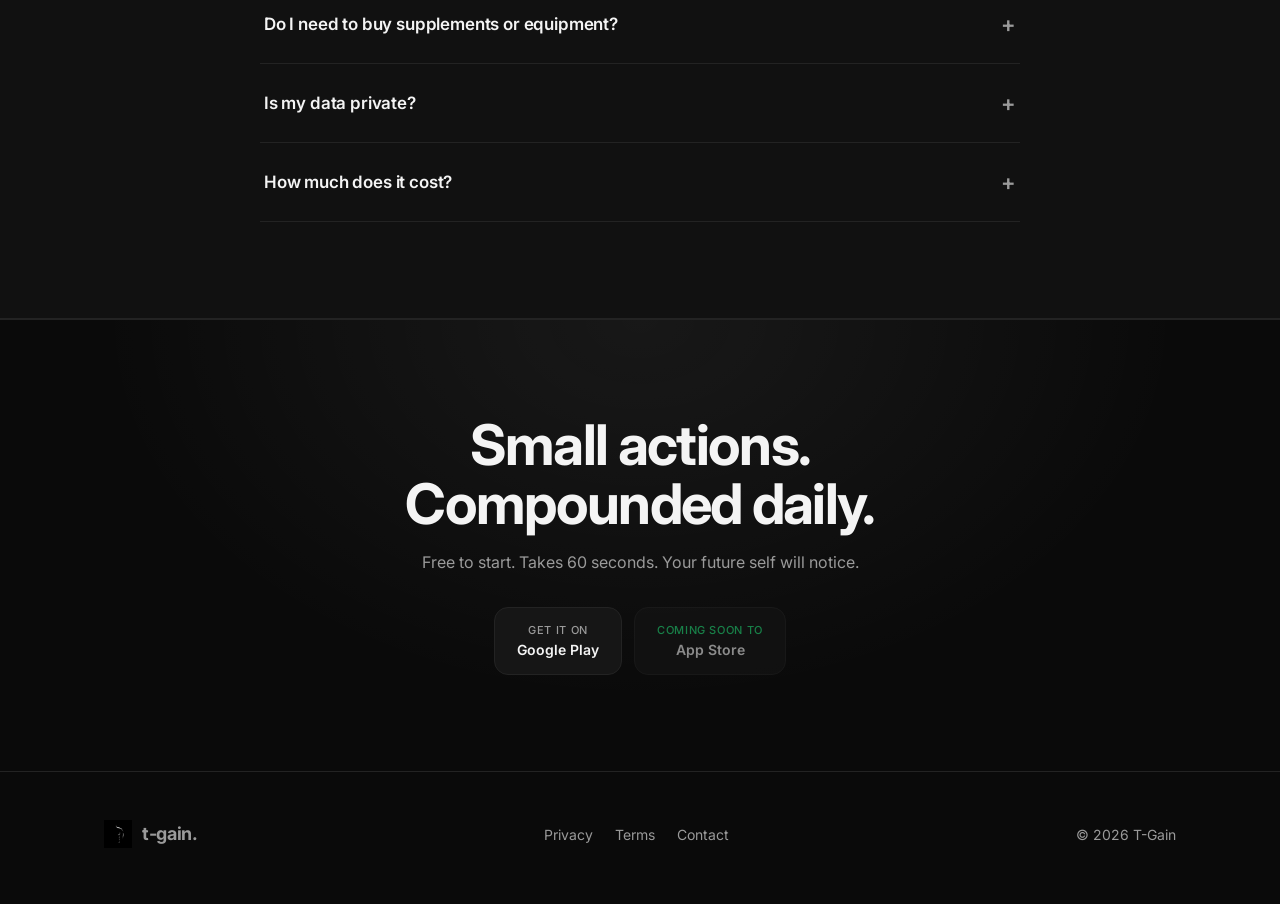
==== commit 6b242560: "Revert to simple site: remove interactive layer (cursor, particles, tilts, reveals) Restores styles." ====
--- a/index.html
+++ b/index.html
@@ -203,6 +203,5 @@
   </div>
 </footer>
 
-<script src="interactions.js"></script>
 </body>
 </html>
--- a/styles.css
+++ b/styles.css
@@ -1,43 +1,3 @@
-/* Custom cursor — hide default on desktop */
-@media (pointer: fine) {
-  * { cursor: none !important; }
-}
-
-.c-dot {
-  position: fixed;
-  top: 0; left: 0;
-  width: 8px; height: 8px;
-  background: #22e07a;
-  border-radius: 50%;
-  pointer-events: none;
-  z-index: 9999;
-  margin: -4px 0 0 -4px;
-  transition: opacity .2s;
-  box-shadow: 0 0 10px rgba(34,224,122,0.8);
-}
-.c-ring {
-  position: fixed;
-  top: 0; left: 0;
-  width: 36px; height: 36px;
-  border: 1.5px solid rgba(34,224,122,0.55);
-  border-radius: 50%;
-  pointer-events: none;
-  z-index: 9998;
-  margin: -18px 0 0 -18px;
-  transition: transform .08s linear, opacity .2s;
-}
-
-/* Hero canvas sits behind all content */
-.hero-canvas {
-  position: absolute;
-  inset: 0;
-  width: 100%;
-  height: 100%;
-  pointer-events: none;
-  z-index: 0;
-}
-.hero > * { position: relative; z-index: 1; }
-
 :root {
   --bg: #0a0a0a;
   --bg-2: #111111;
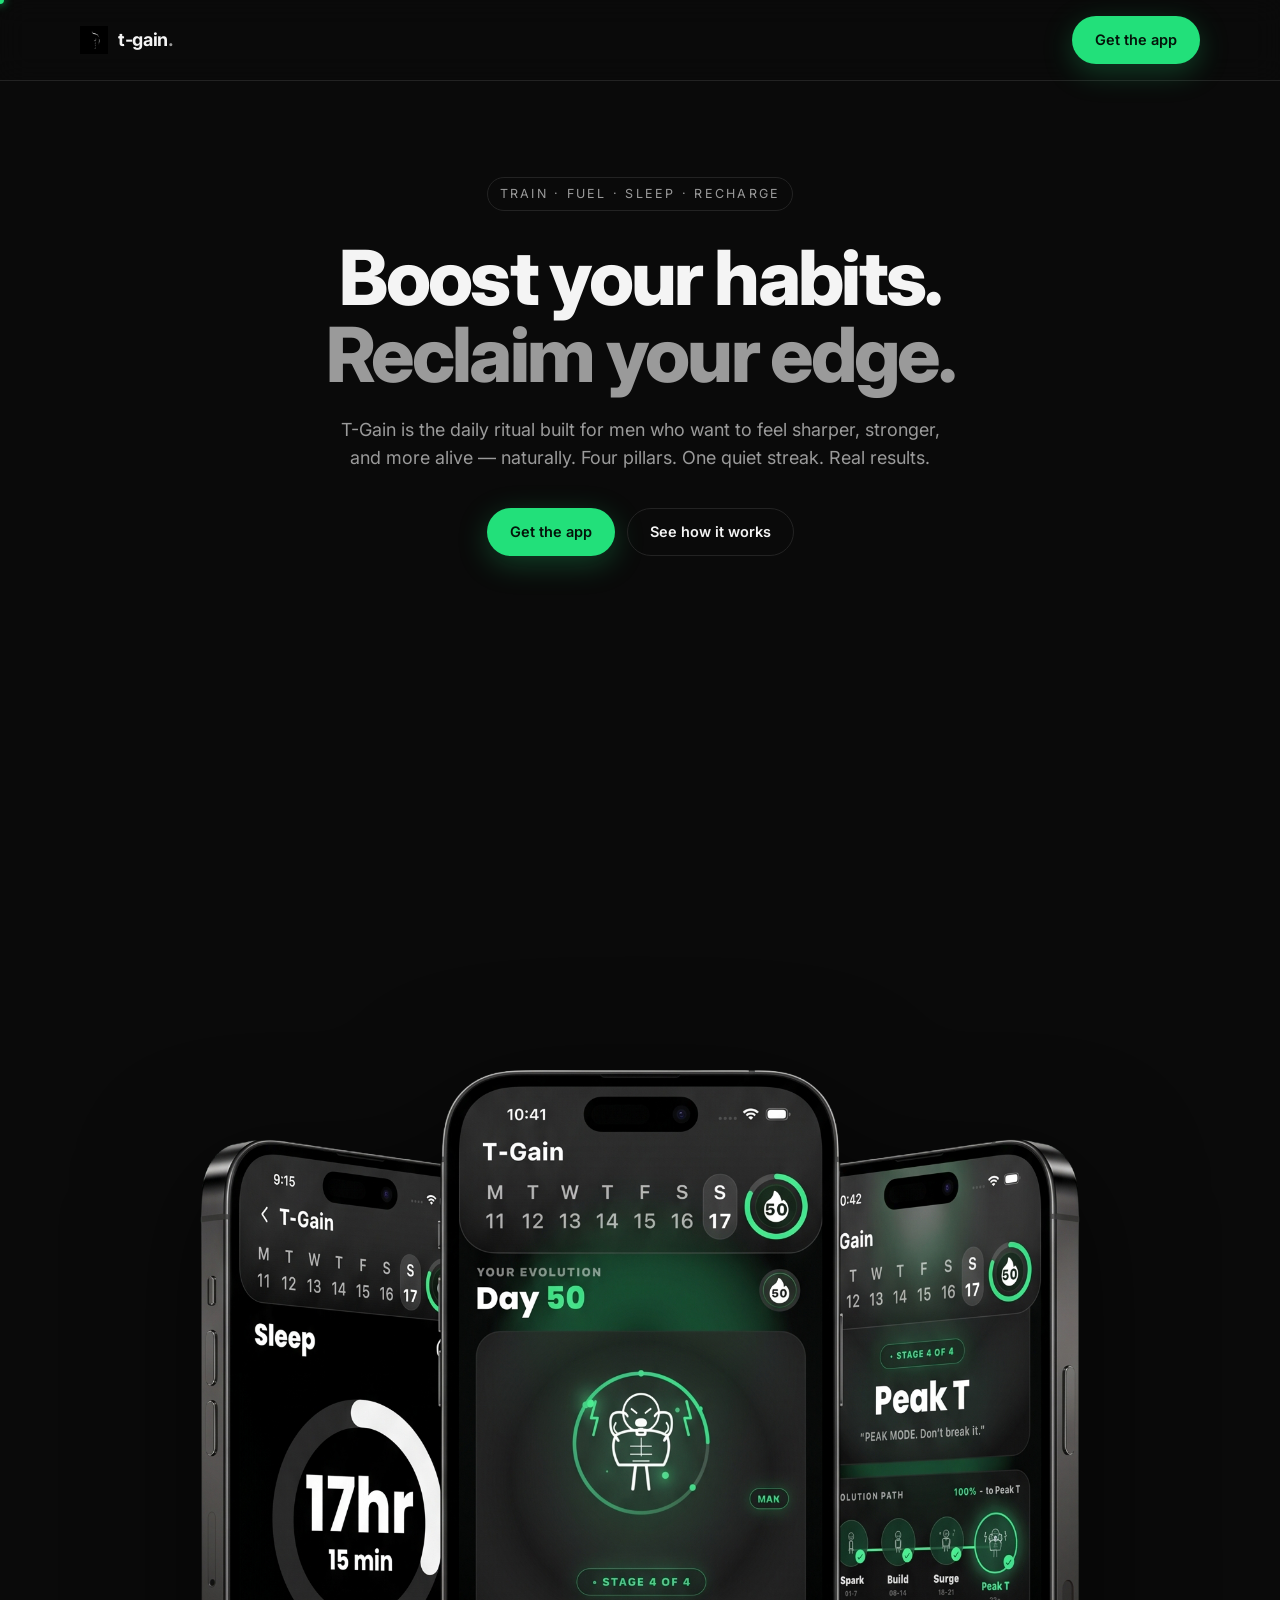
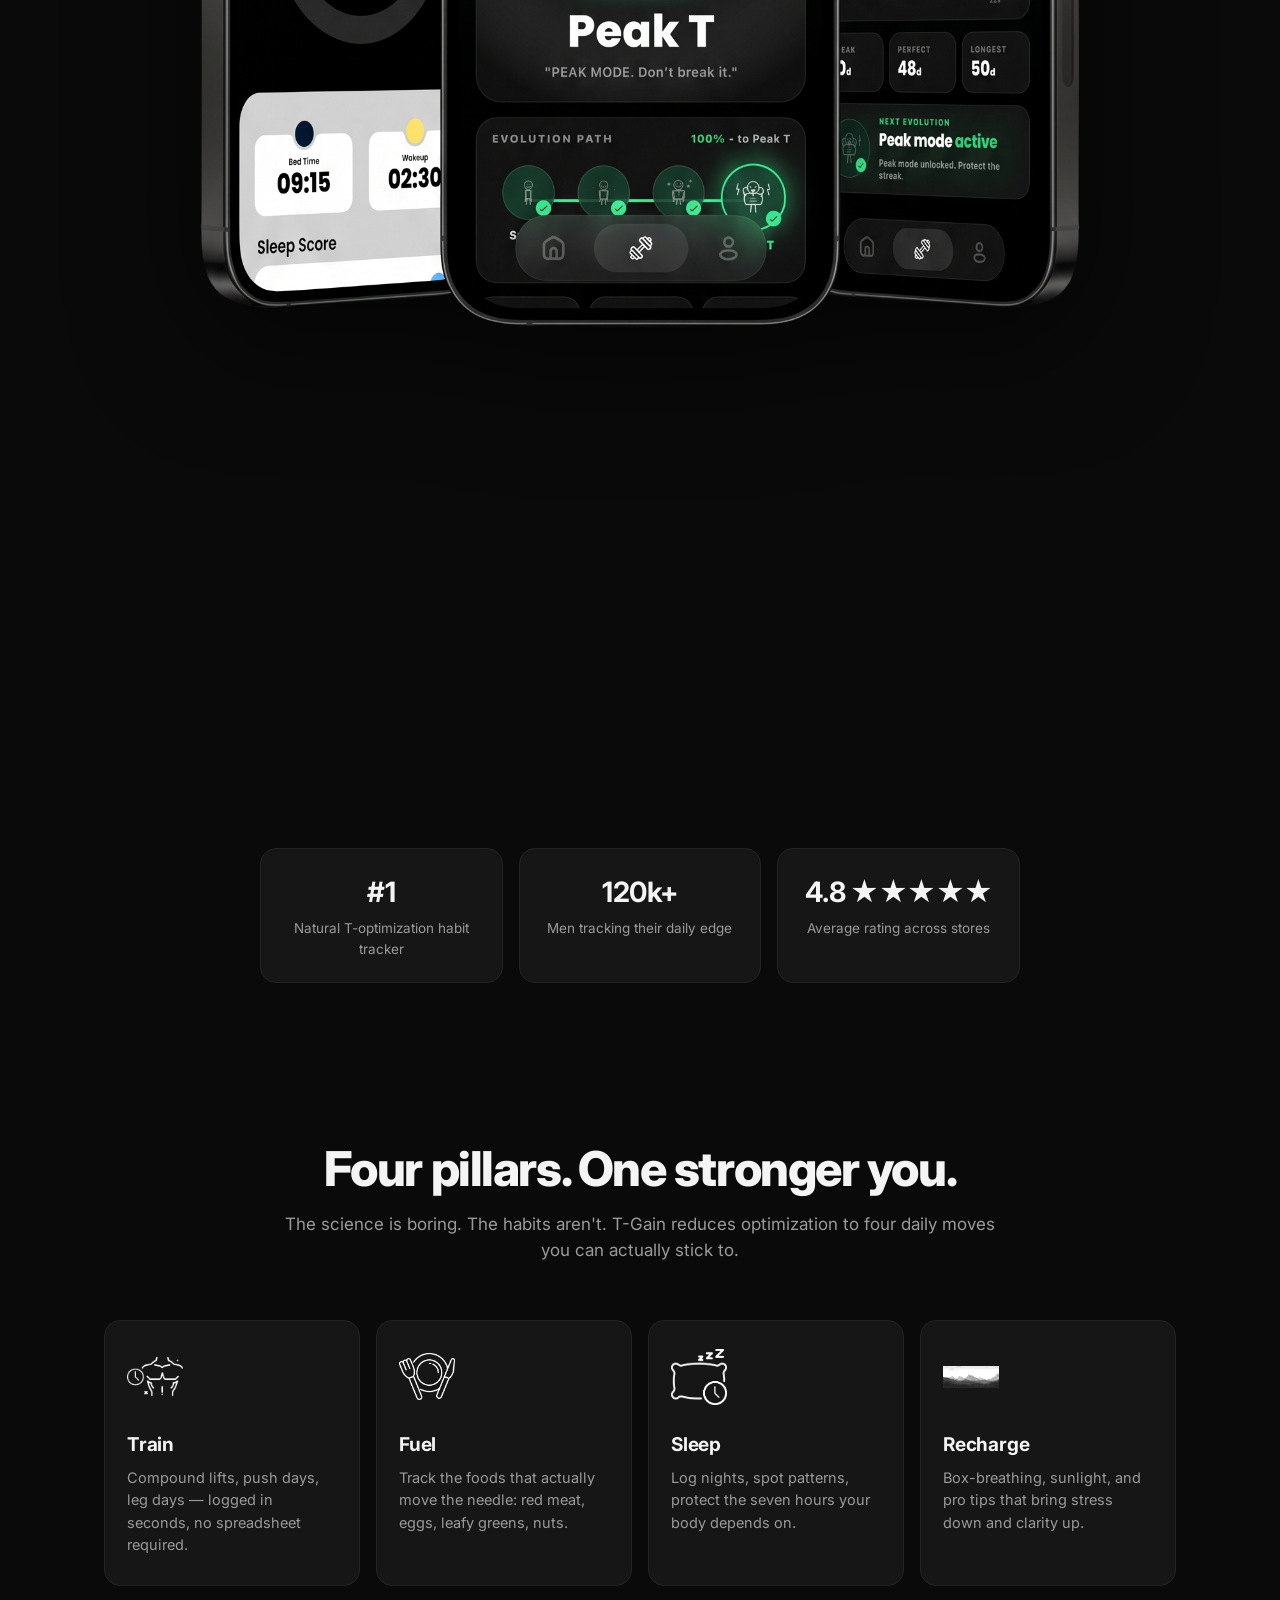
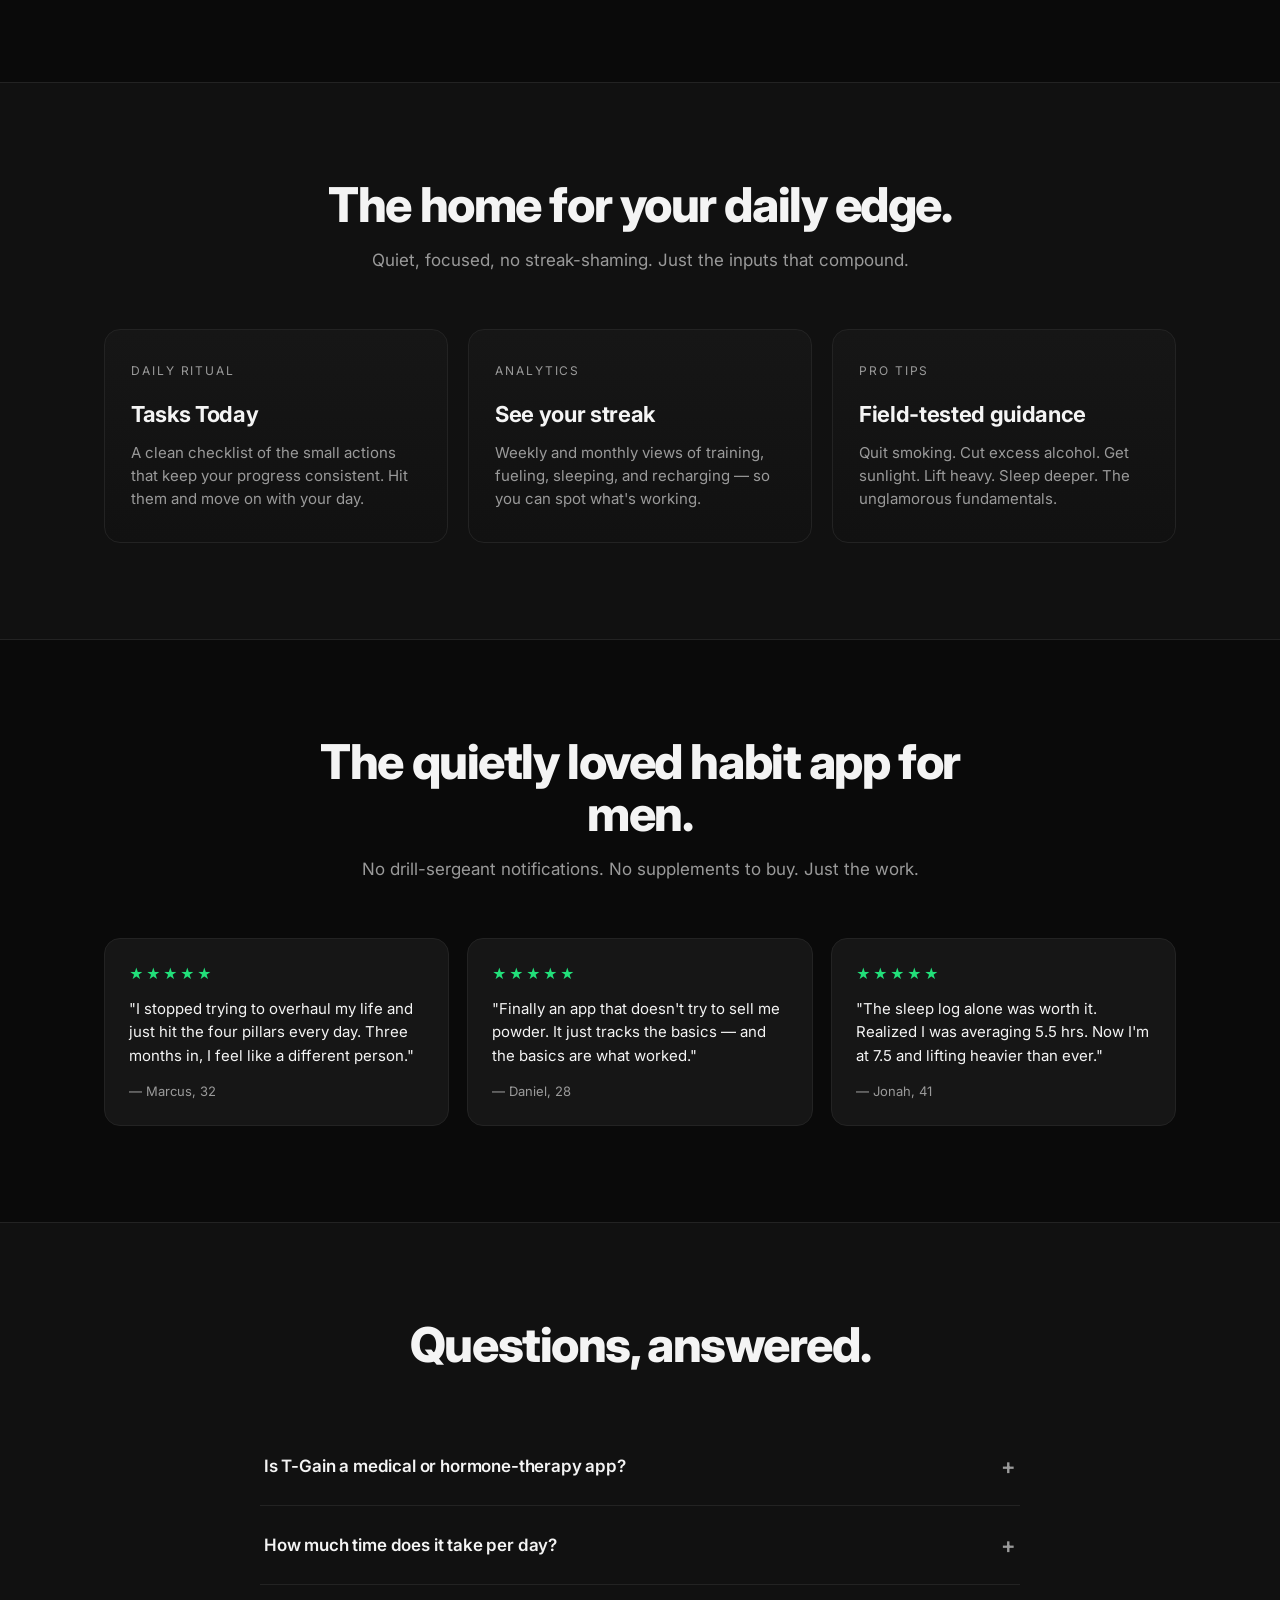
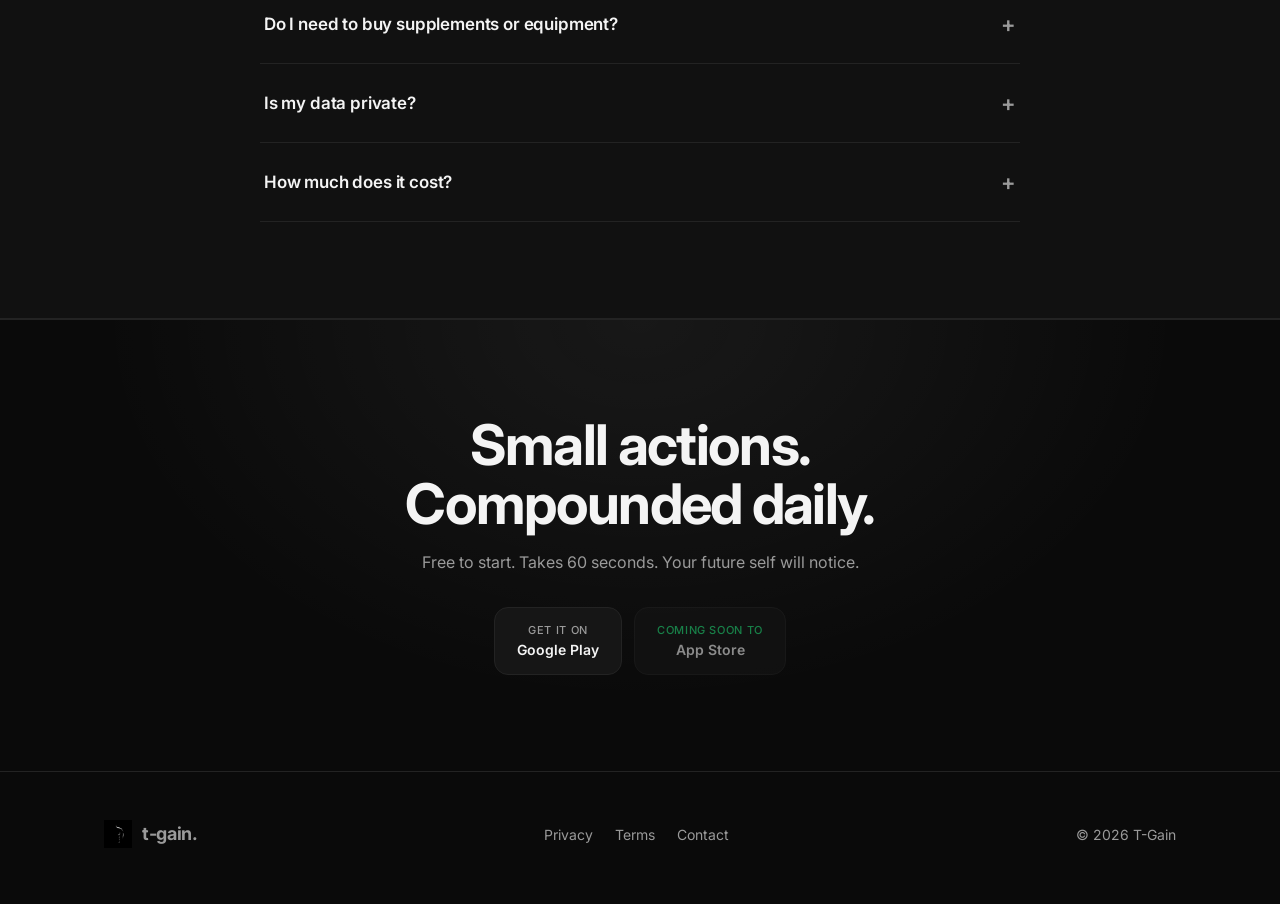
==== commit 01352c2b: "Restore custom green cursor (dot + trailing ring), nothing else Adds back only the cursor portion of" ====
--- a/index.html
+++ b/index.html
@@ -203,5 +203,6 @@
   </div>
 </footer>
 
+<script src="interactions.js"></script>
 </body>
 </html>
--- a/styles.css
+++ b/styles.css
@@ -1,3 +1,32 @@
+/* Custom cursor — hide default on desktop */
+@media (pointer: fine) {
+  * { cursor: none !important; }
+}
+
+.c-dot {
+  position: fixed;
+  top: 0; left: 0;
+  width: 8px; height: 8px;
+  background: #22e07a;
+  border-radius: 50%;
+  pointer-events: none;
+  z-index: 9999;
+  margin: -4px 0 0 -4px;
+  transition: opacity .2s;
+  box-shadow: 0 0 10px rgba(34,224,122,0.8);
+}
+.c-ring {
+  position: fixed;
+  top: 0; left: 0;
+  width: 36px; height: 36px;
+  border: 1.5px solid rgba(34,224,122,0.55);
+  border-radius: 50%;
+  pointer-events: none;
+  z-index: 9998;
+  margin: -18px 0 0 -18px;
+  transition: transform .08s linear, opacity .2s;
+}
+
 :root {
   --bg: #0a0a0a;
   --bg-2: #111111;
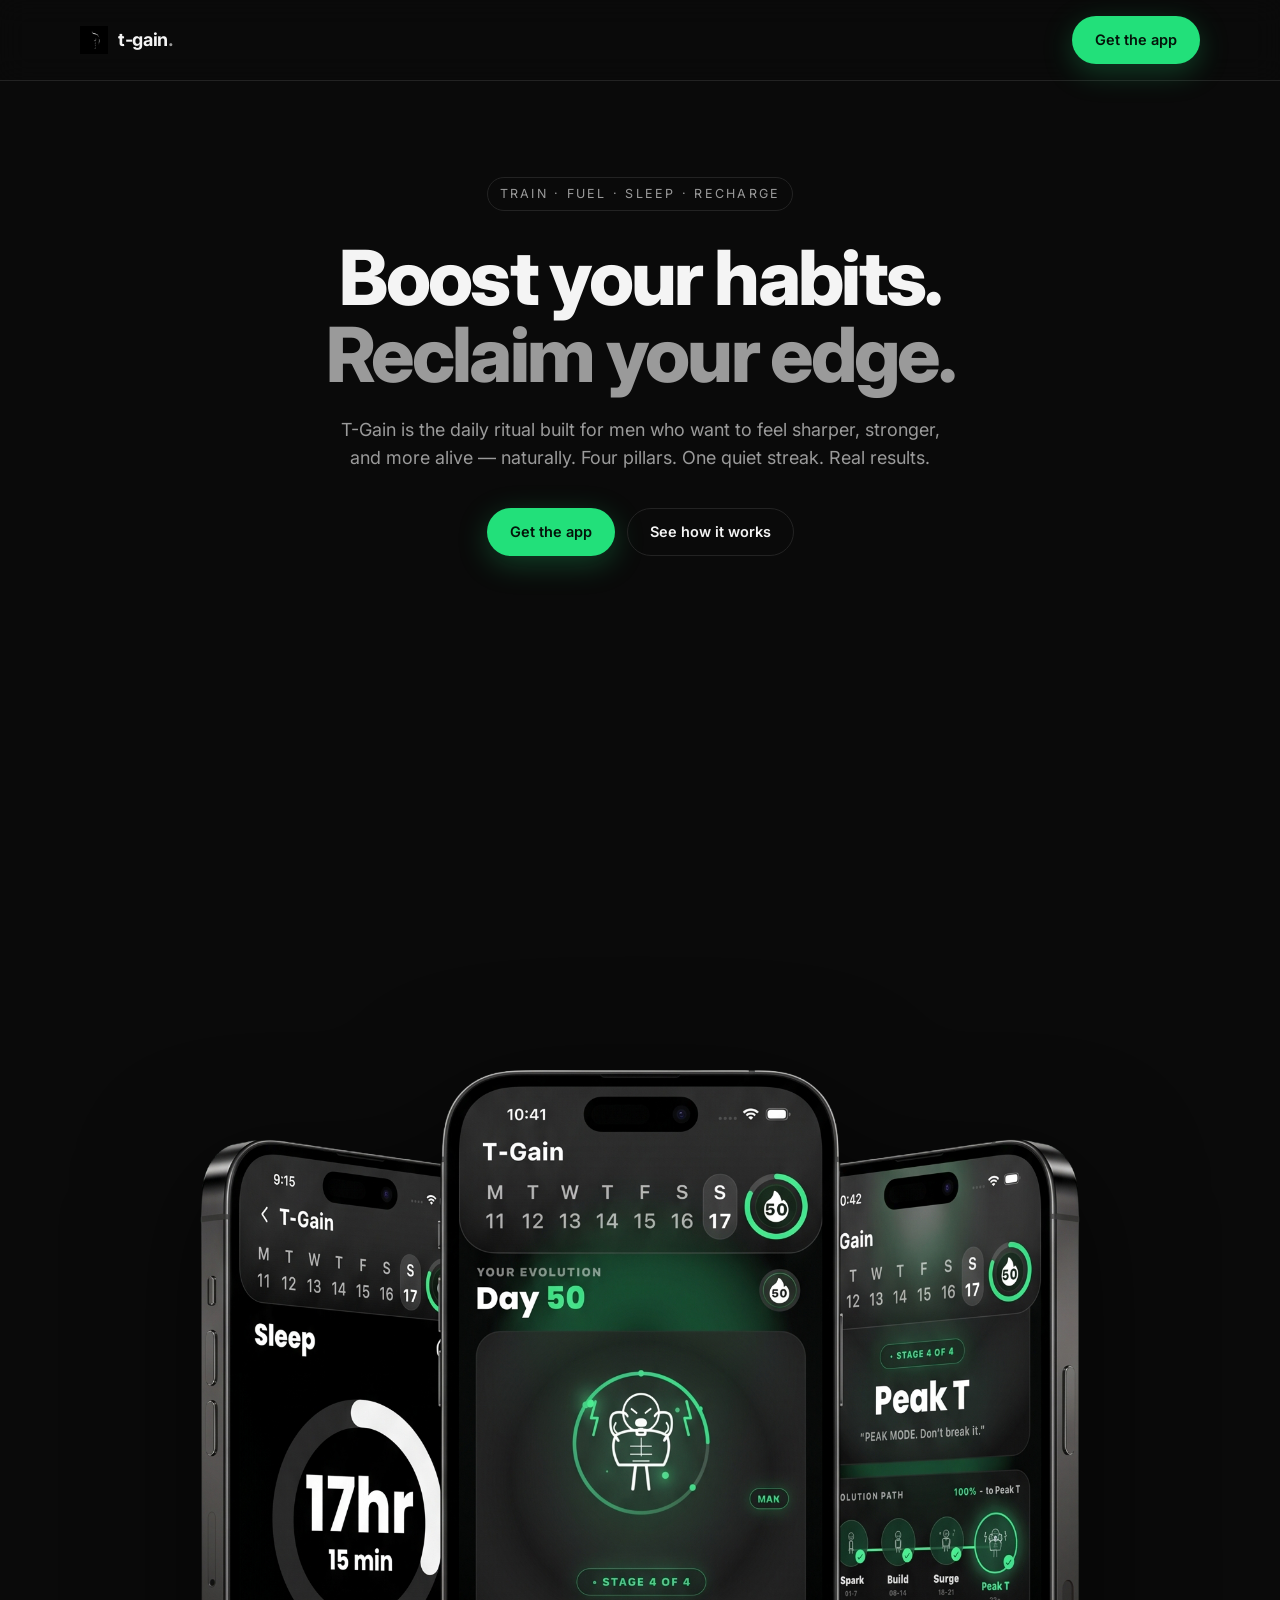
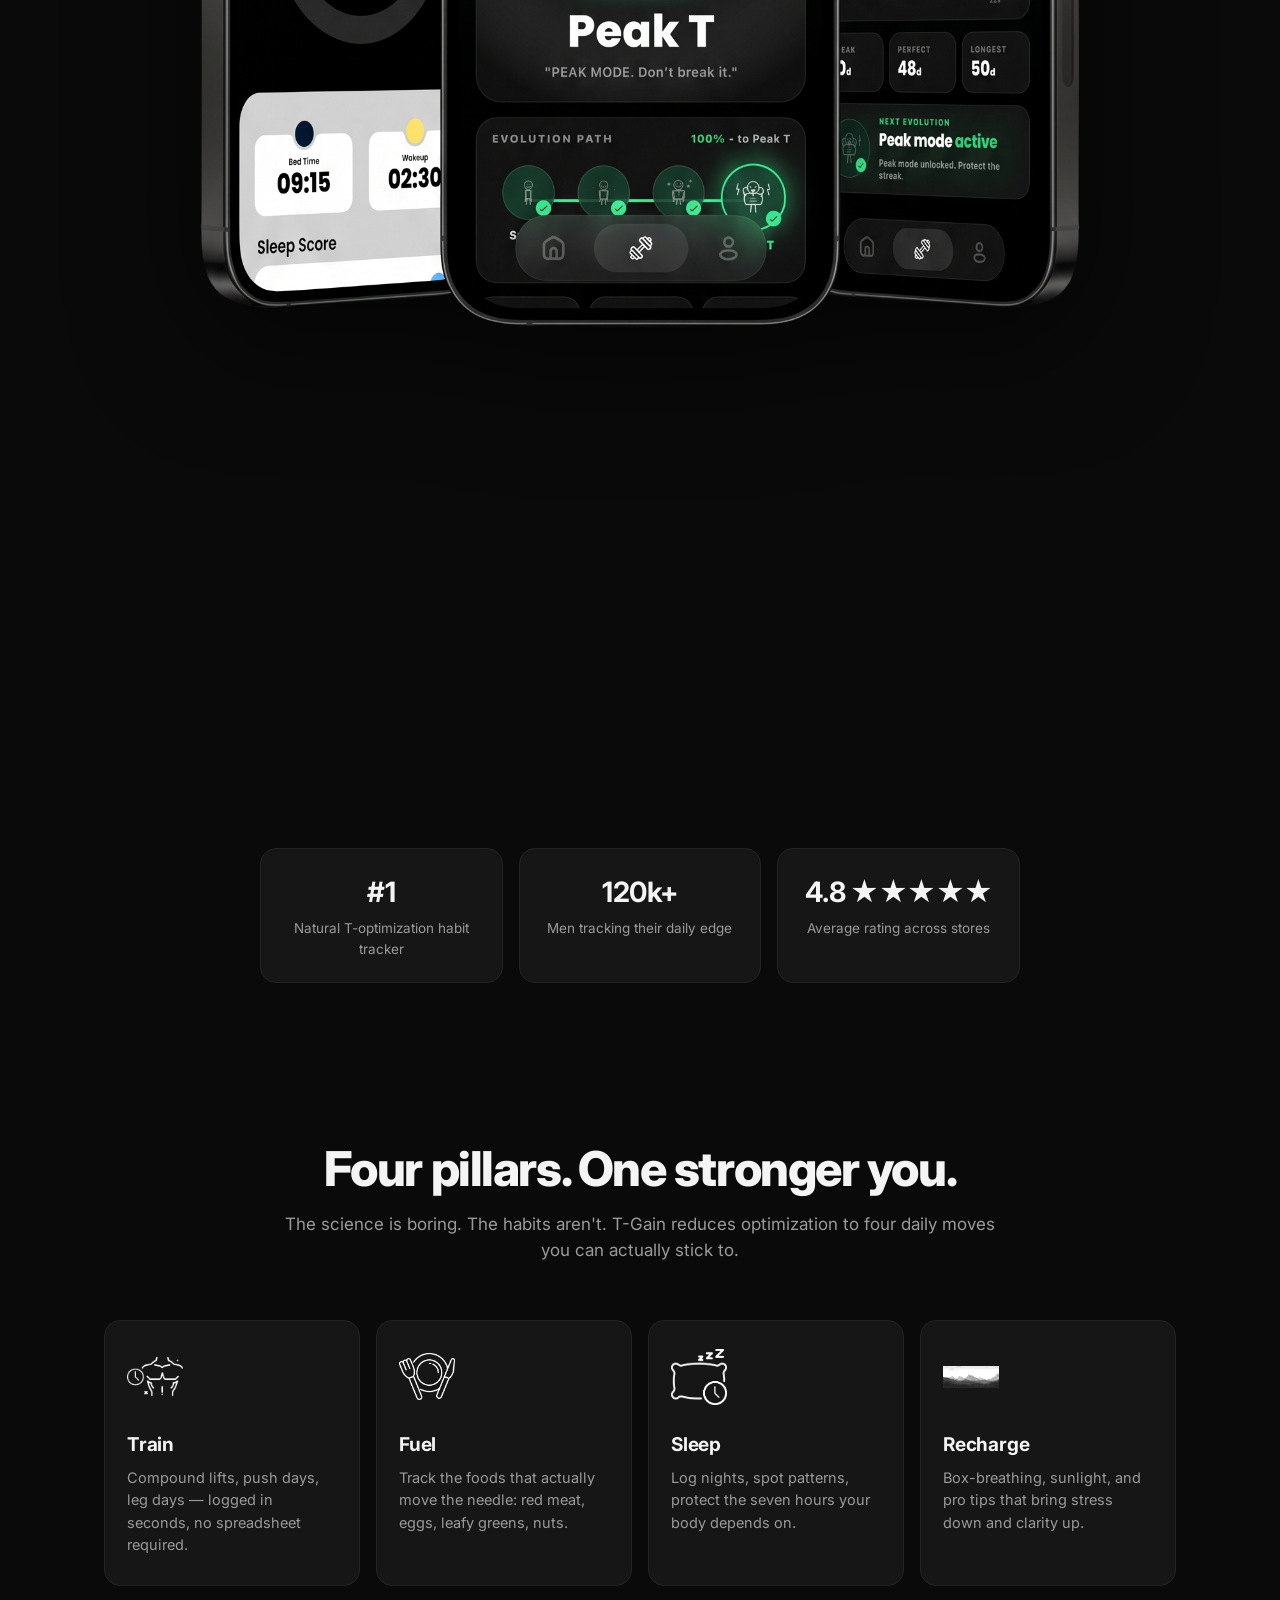
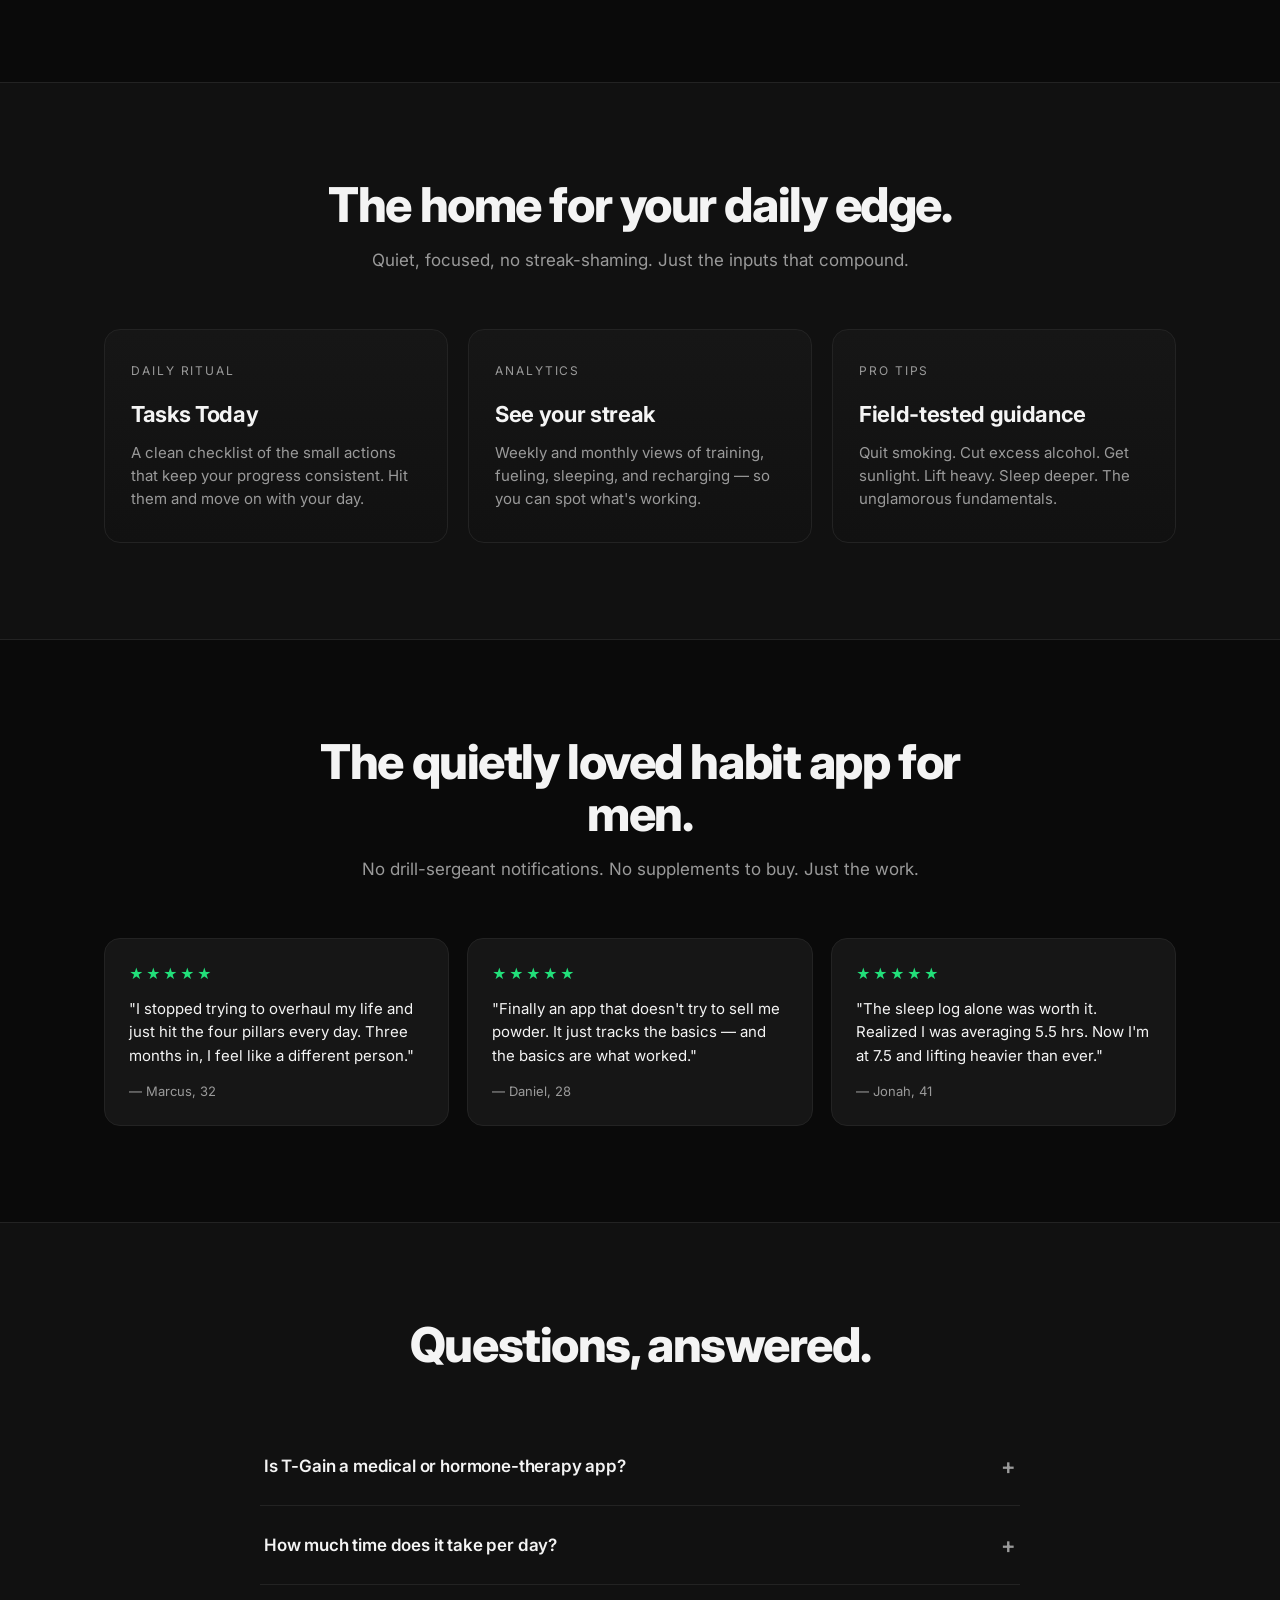
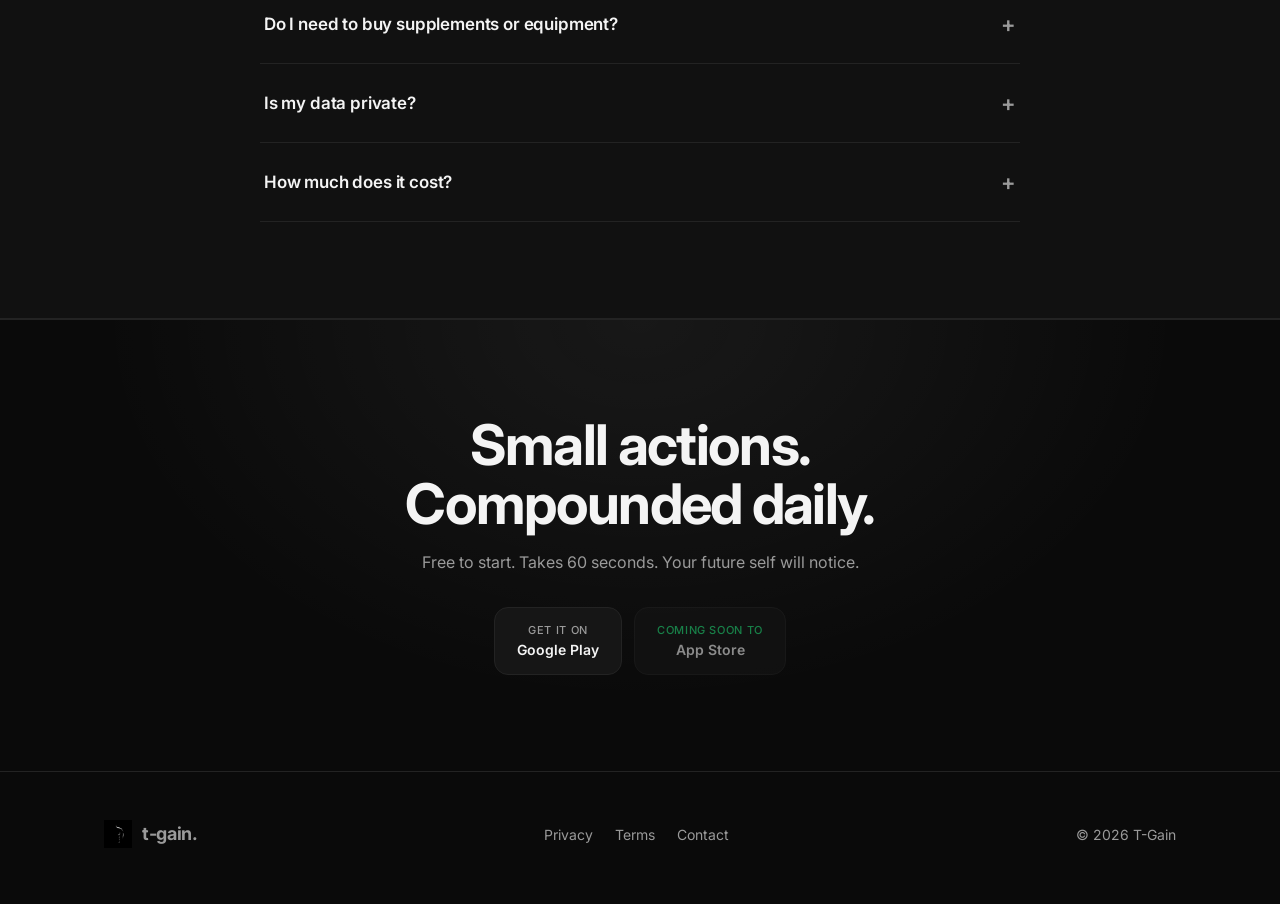
==== commit 8fca4134: "Revert "Restore custom green cursor (dot + trailing ring), nothing else" This reverts commit 01352c2" ====
--- a/index.html
+++ b/index.html
@@ -203,6 +203,5 @@
   </div>
 </footer>
 
-<script src="interactions.js"></script>
 </body>
 </html>
--- a/styles.css
+++ b/styles.css
@@ -1,32 +1,3 @@
-/* Custom cursor — hide default on desktop */
-@media (pointer: fine) {
-  * { cursor: none !important; }
-}
-
-.c-dot {
-  position: fixed;
-  top: 0; left: 0;
-  width: 8px; height: 8px;
-  background: #22e07a;
-  border-radius: 50%;
-  pointer-events: none;
-  z-index: 9999;
-  margin: -4px 0 0 -4px;
-  transition: opacity .2s;
-  box-shadow: 0 0 10px rgba(34,224,122,0.8);
-}
-.c-ring {
-  position: fixed;
-  top: 0; left: 0;
-  width: 36px; height: 36px;
-  border: 1.5px solid rgba(34,224,122,0.55);
-  border-radius: 50%;
-  pointer-events: none;
-  z-index: 9998;
-  margin: -18px 0 0 -18px;
-  transition: transform .08s linear, opacity .2s;
-}
-
 :root {
   --bg: #0a0a0a;
   --bg-2: #111111;
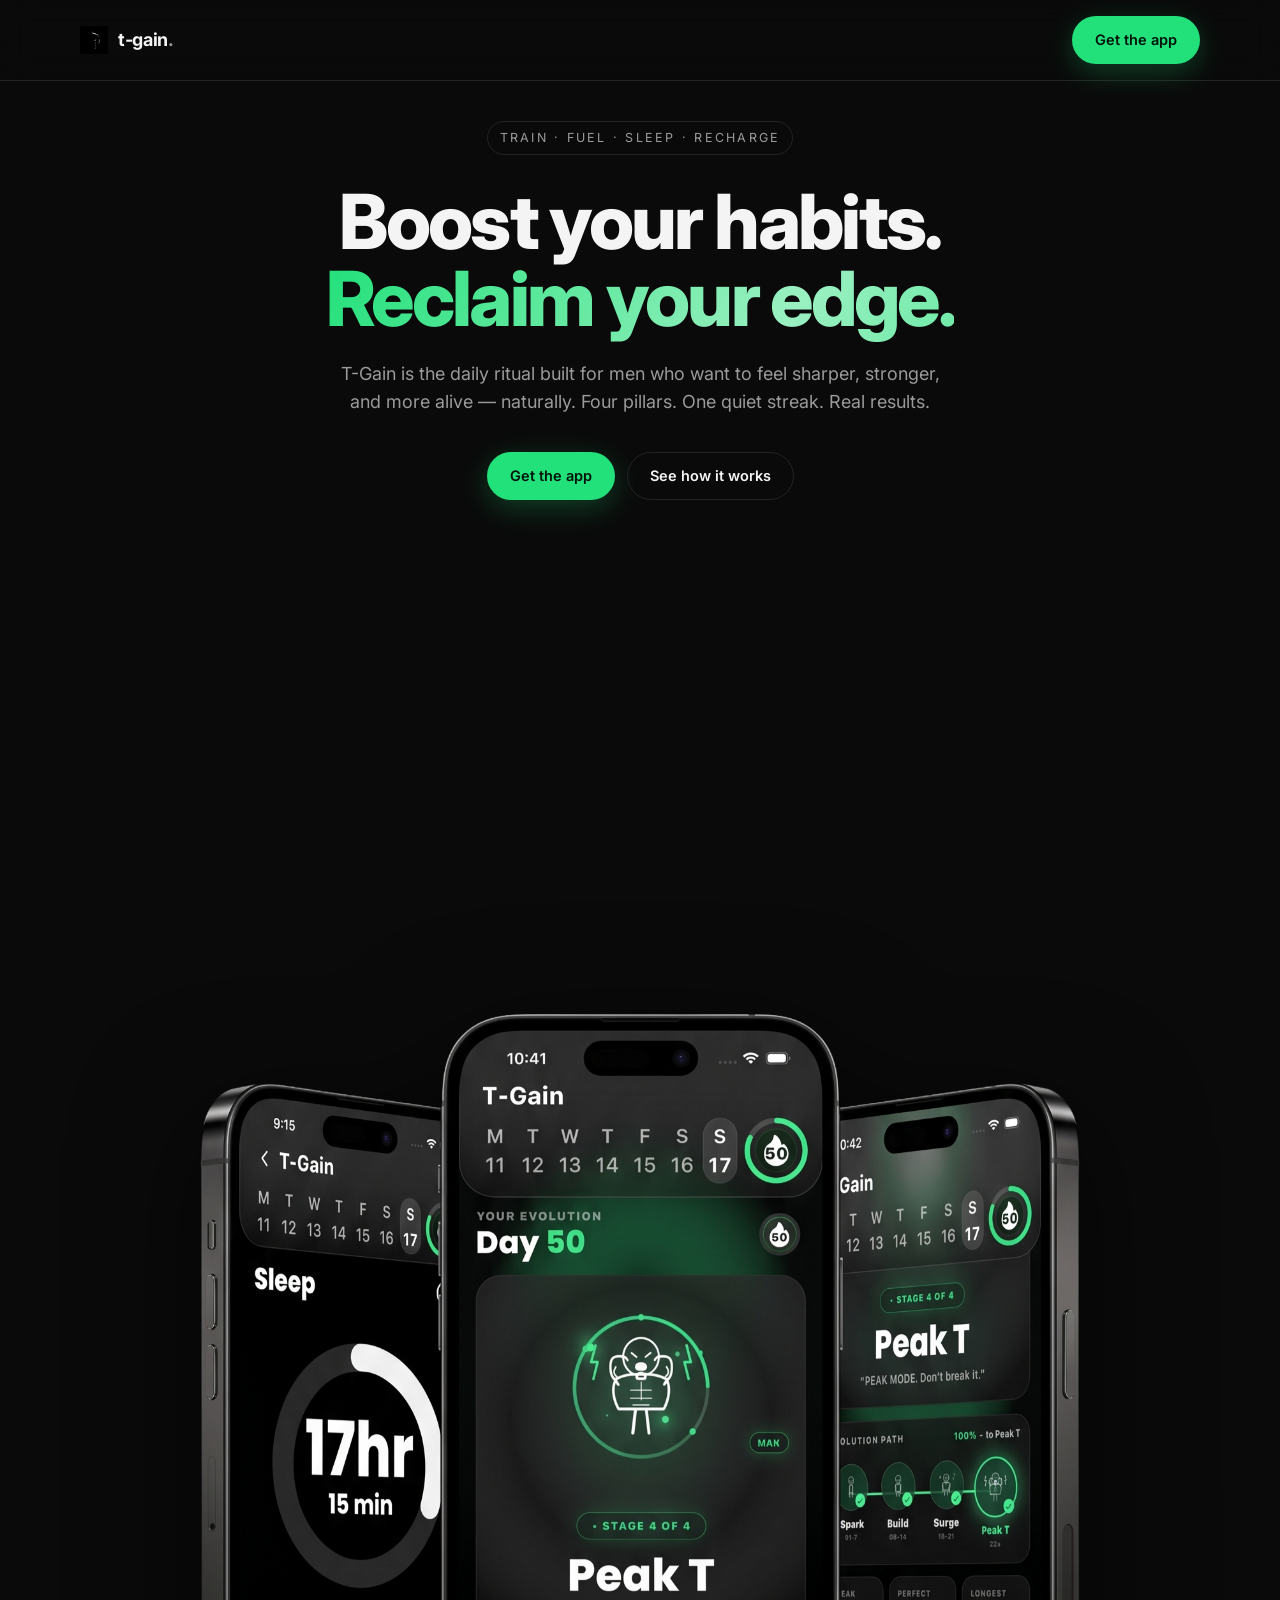
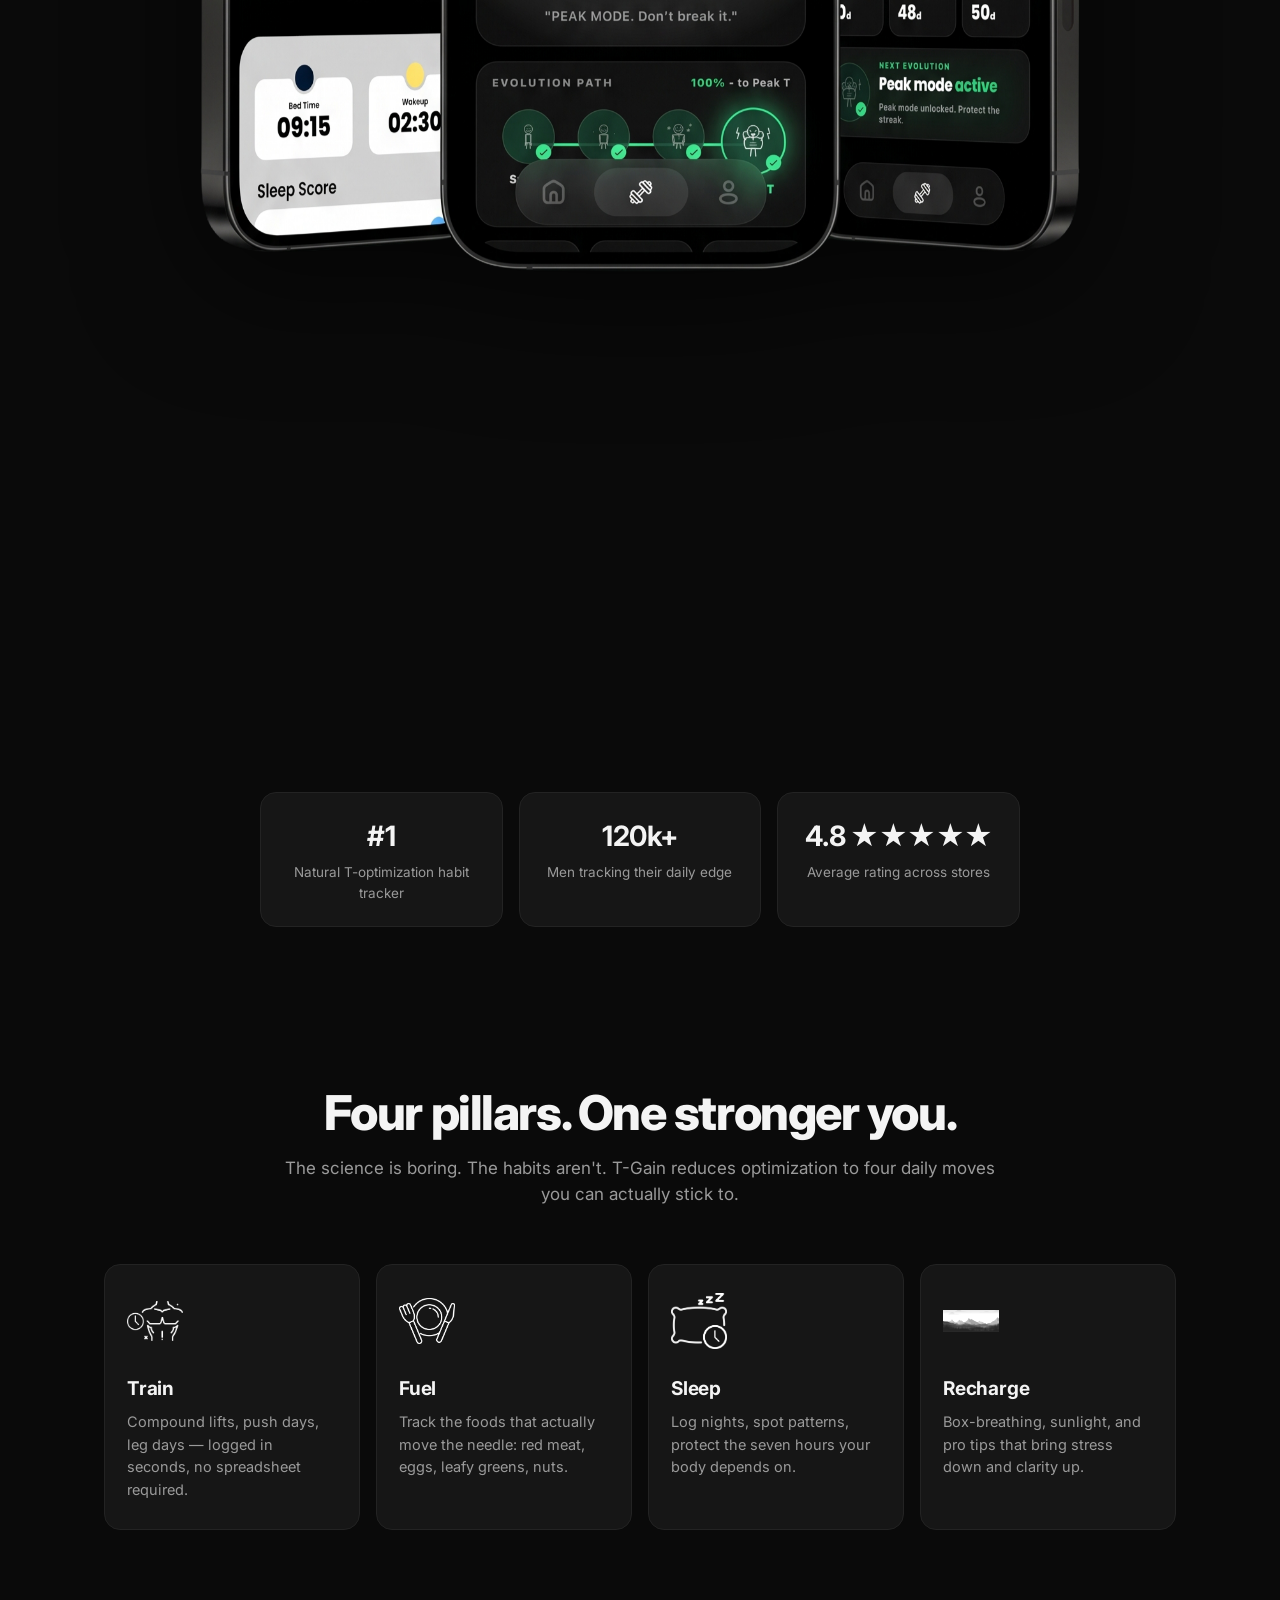
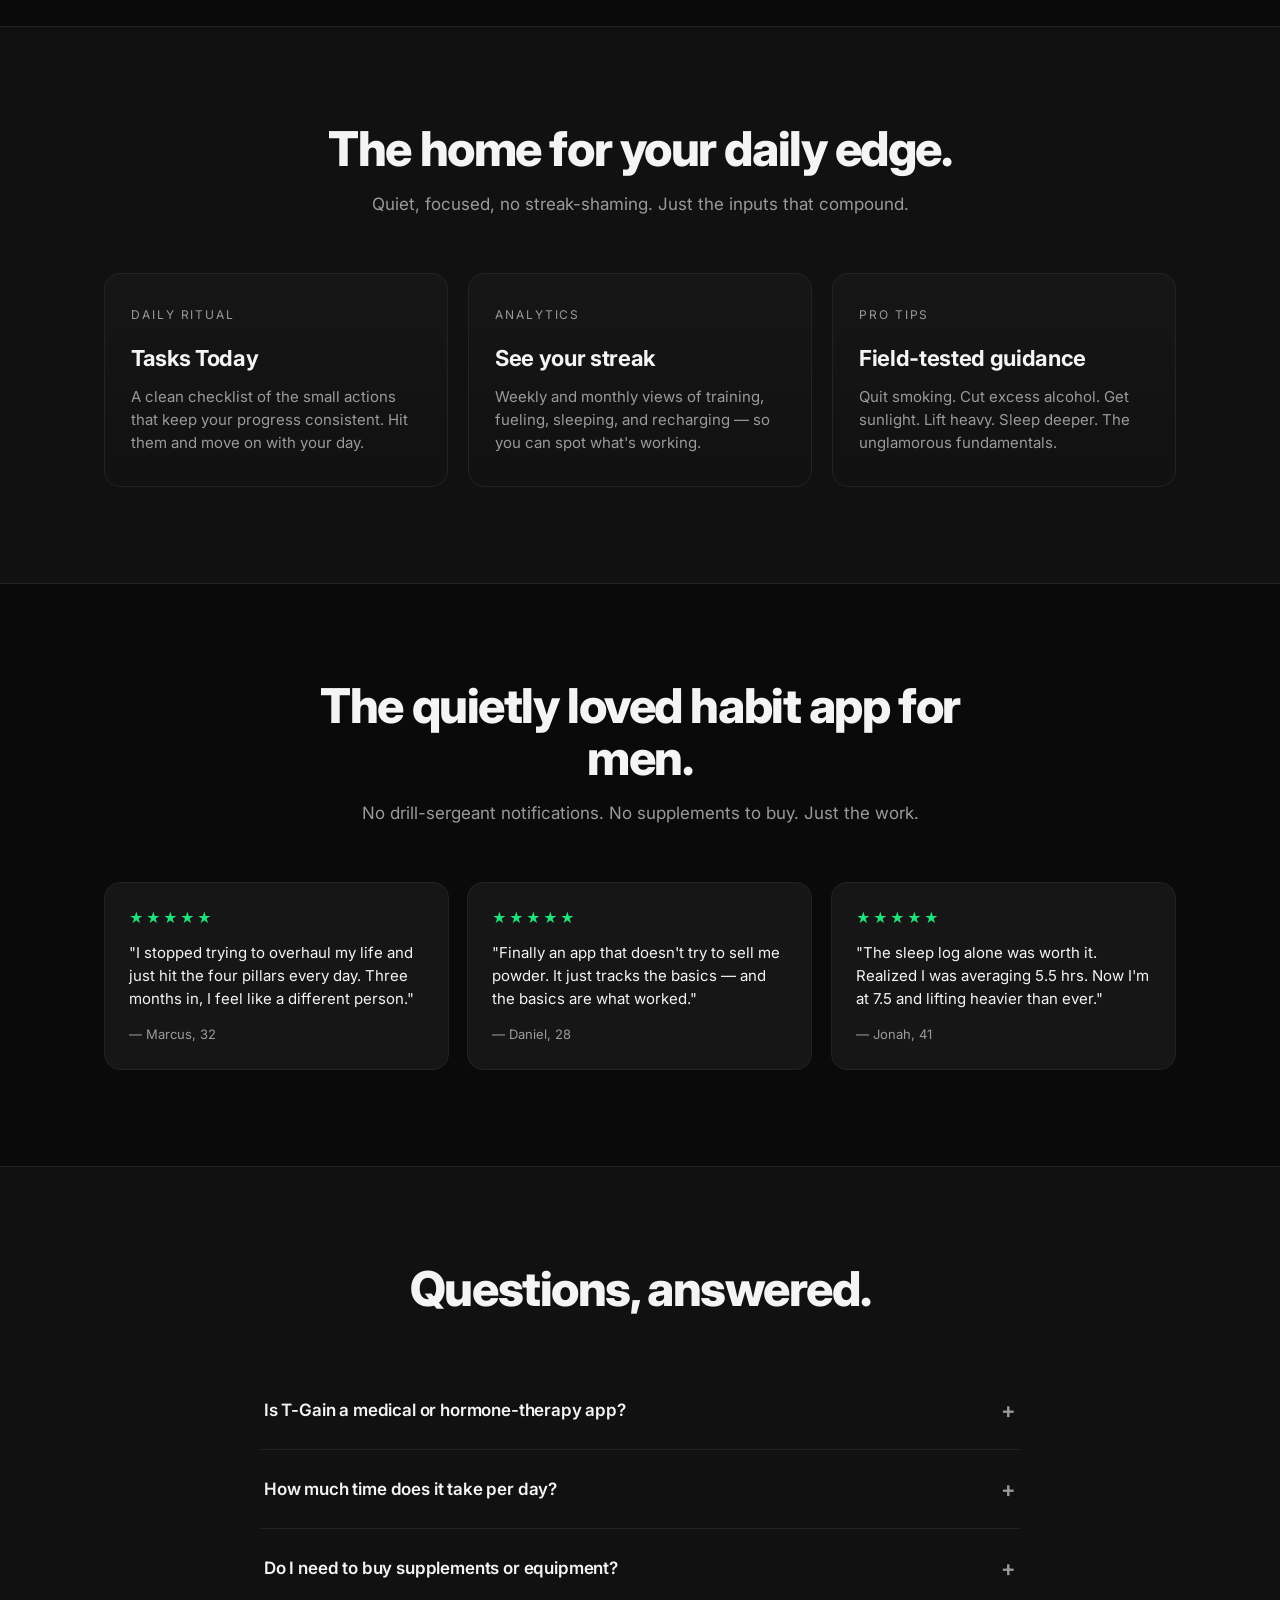
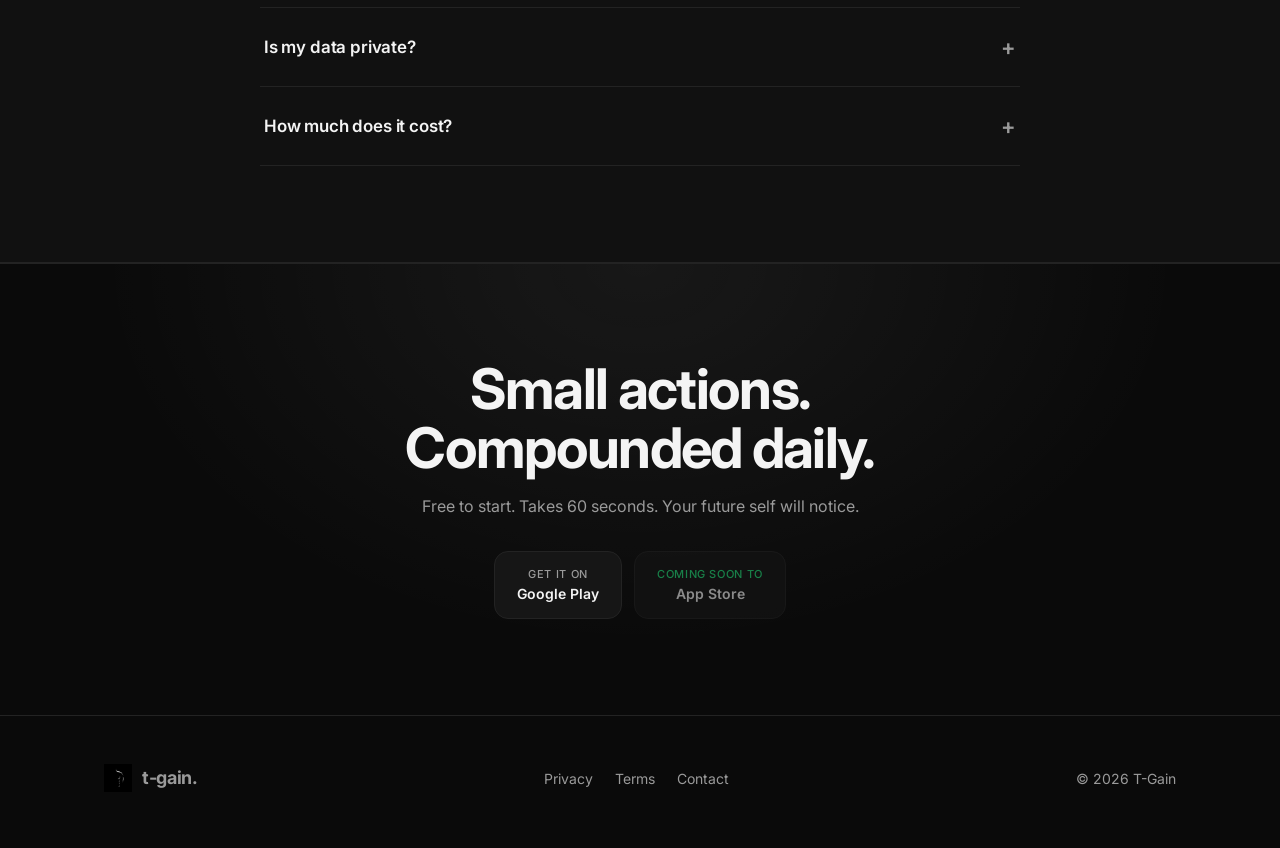
==== commit 69064173: "Add polish: animations, tilts, counters, magnetic buttons, gradient headline Adds an interactive lay" ====
--- a/index.html
+++ b/index.html
@@ -5,7 +5,7 @@
   <meta name="viewport" content="width=device-width, initial-scale=1" />
   <title>T-Gain — Boost Your Habits. Reclaim Your Edge.</title>
   <meta name="description" content="T-Gain is the daily habit tracker built for men who want stronger training, smarter fueling, deeper sleep, and a calmer mind. Optimize naturally." />
-  <link rel="icon" type="image/png" href="assets/logo.png" />
+  <link rel="icon" type="image/png" href="assets/favicon.png" />
   <link rel="preconnect" href="https://fonts.googleapis.com" />
   <link rel="preconnect" href="https://fonts.gstatic.com" crossorigin />
   <link href="https://fonts.googleapis.com/css2?family=Inter:wght@400;500;600;700;800&display=swap" rel="stylesheet" />
@@ -203,5 +203,6 @@
   </div>
 </footer>
 
+<script src="interactions.js"></script>
 </body>
 </html>
--- a/styles.css
+++ b/styles.css
@@ -85,7 +85,7 @@
 
 /* Hero */
 .hero {
-  padding: 96px 0 64px;
+  padding: 40px 0 64px;
   text-align: center;
   position: relative;
   overflow: hidden;
@@ -341,3 +341,117 @@
   section { padding: 72px 0; }
   .hero { padding: 64px 0 40px; }
 }
+
+/* ====================================================
+   Interactive polish — animations & micro-interactions
+   ==================================================== */
+
+/* Animated gradient on hero headline accent */
+.hero h1 em {
+  background: linear-gradient(120deg, #22e07a 0%, #9af0c1 35%, #22e07a 70%, #9af0c1 100%);
+  background-size: 220% 100%;
+  -webkit-background-clip: text;
+  background-clip: text;
+  -webkit-text-fill-color: transparent;
+  color: transparent;
+  animation: shimmer 8s linear infinite;
+}
+@keyframes shimmer {
+  0%   { background-position: 0% 50%; }
+  100% { background-position: 220% 50%; }
+}
+
+/* Floating gradient blob behind hero */
+.hero::before {
+  animation: float 9s ease-in-out infinite alternate;
+}
+@keyframes float {
+  0%   { transform: translate(-8px, 0)   scale(1);    opacity: 0.85; }
+  100% { transform: translate(8px,  18px) scale(1.05); opacity: 1; }
+}
+
+/* Hero mockup gentle floating */
+.hero-mockup img {
+  animation: bob 6s ease-in-out infinite alternate;
+  will-change: transform;
+}
+@keyframes bob {
+  0%   { transform: translateY(0); }
+  100% { transform: translateY(-10px); }
+}
+
+/* Buttons — hover lift + glow */
+.btn { transition: transform .25s cubic-bezier(.2,.8,.2,1), box-shadow .25s, background .2s, border-color .2s; }
+.btn-primary:hover {
+  transform: translateY(-2px) scale(1.02);
+  box-shadow: 0 14px 40px rgba(34, 224, 122, 0.45);
+}
+.btn-primary:active { transform: translateY(0) scale(0.98); }
+.btn-ghost:hover { transform: translateY(-2px); background: rgba(34,224,122,0.06); }
+
+/* Pillar / feature / quote — lift, glow border, tilt-friendly */
+.pillar, .feature, .quote {
+  transition: transform .35s cubic-bezier(.2,.8,.2,1), border-color .25s, box-shadow .35s, background .25s;
+  will-change: transform;
+}
+.pillar:hover, .feature:hover, .quote:hover {
+  transform: translateY(-6px);
+  border-color: rgba(34, 224, 122, 0.55);
+  box-shadow: 0 18px 40px rgba(0,0,0,0.45), 0 0 0 1px rgba(34, 224, 122, 0.18);
+}
+.pillar img {
+  transition: transform .4s cubic-bezier(.2,.8,.2,1), filter .3s;
+}
+.pillar:hover img {
+  transform: scale(1.08) rotate(-3deg);
+  filter: grayscale(0) brightness(1.1) drop-shadow(0 6px 14px rgba(34,224,122,0.4));
+}
+
+/* Store cards */
+.store { transition: transform .25s, border-color .25s, background .25s; }
+.store:not(.store-disabled):hover { transform: translateY(-2px); background: #1c1c1c; }
+
+/* Nav becomes denser on scroll (toggled by JS) */
+.nav { transition: background .3s ease, border-color .3s ease, box-shadow .3s ease; }
+.nav.scrolled {
+  background: rgba(10, 10, 10, 0.92);
+  box-shadow: 0 8px 30px rgba(0,0,0,0.35);
+}
+
+/* FAQ smooth open */
+.faq details[open] p {
+  animation: faqSlide .35s ease forwards;
+}
+@keyframes faqSlide {
+  from { opacity: 0; transform: translateY(-6px); }
+  to   { opacity: 1; transform: translateY(0); }
+}
+.faq summary::after { transition: transform .25s ease, color .2s; }
+.faq details[open] summary::after { transform: rotate(180deg); color: var(--accent); }
+.faq summary:hover { color: var(--accent); }
+
+/* Scroll-reveal — used ONLY on below-the-fold elements via JS */
+.reveal {
+  opacity: 0;
+  transform: translateY(28px);
+  transition: opacity .7s cubic-bezier(.25,.46,.45,.94),
+              transform .7s cubic-bezier(.25,.46,.45,.94);
+}
+.reveal.visible {
+  opacity: 1;
+  transform: translateY(0);
+}
+
+/* Metric tiles — subtle hover */
+.metric { transition: transform .3s, border-color .25s, background .25s; }
+.metric:hover { transform: translateY(-3px); border-color: rgba(34,224,122,0.4); }
+
+/* Respect reduced motion */
+@media (prefers-reduced-motion: reduce) {
+  *, *::before, *::after {
+    animation-duration: 0.001ms !important;
+    animation-iteration-count: 1 !important;
+    transition-duration: 0.001ms !important;
+  }
+  .reveal { opacity: 1 !important; transform: none !important; }
+}
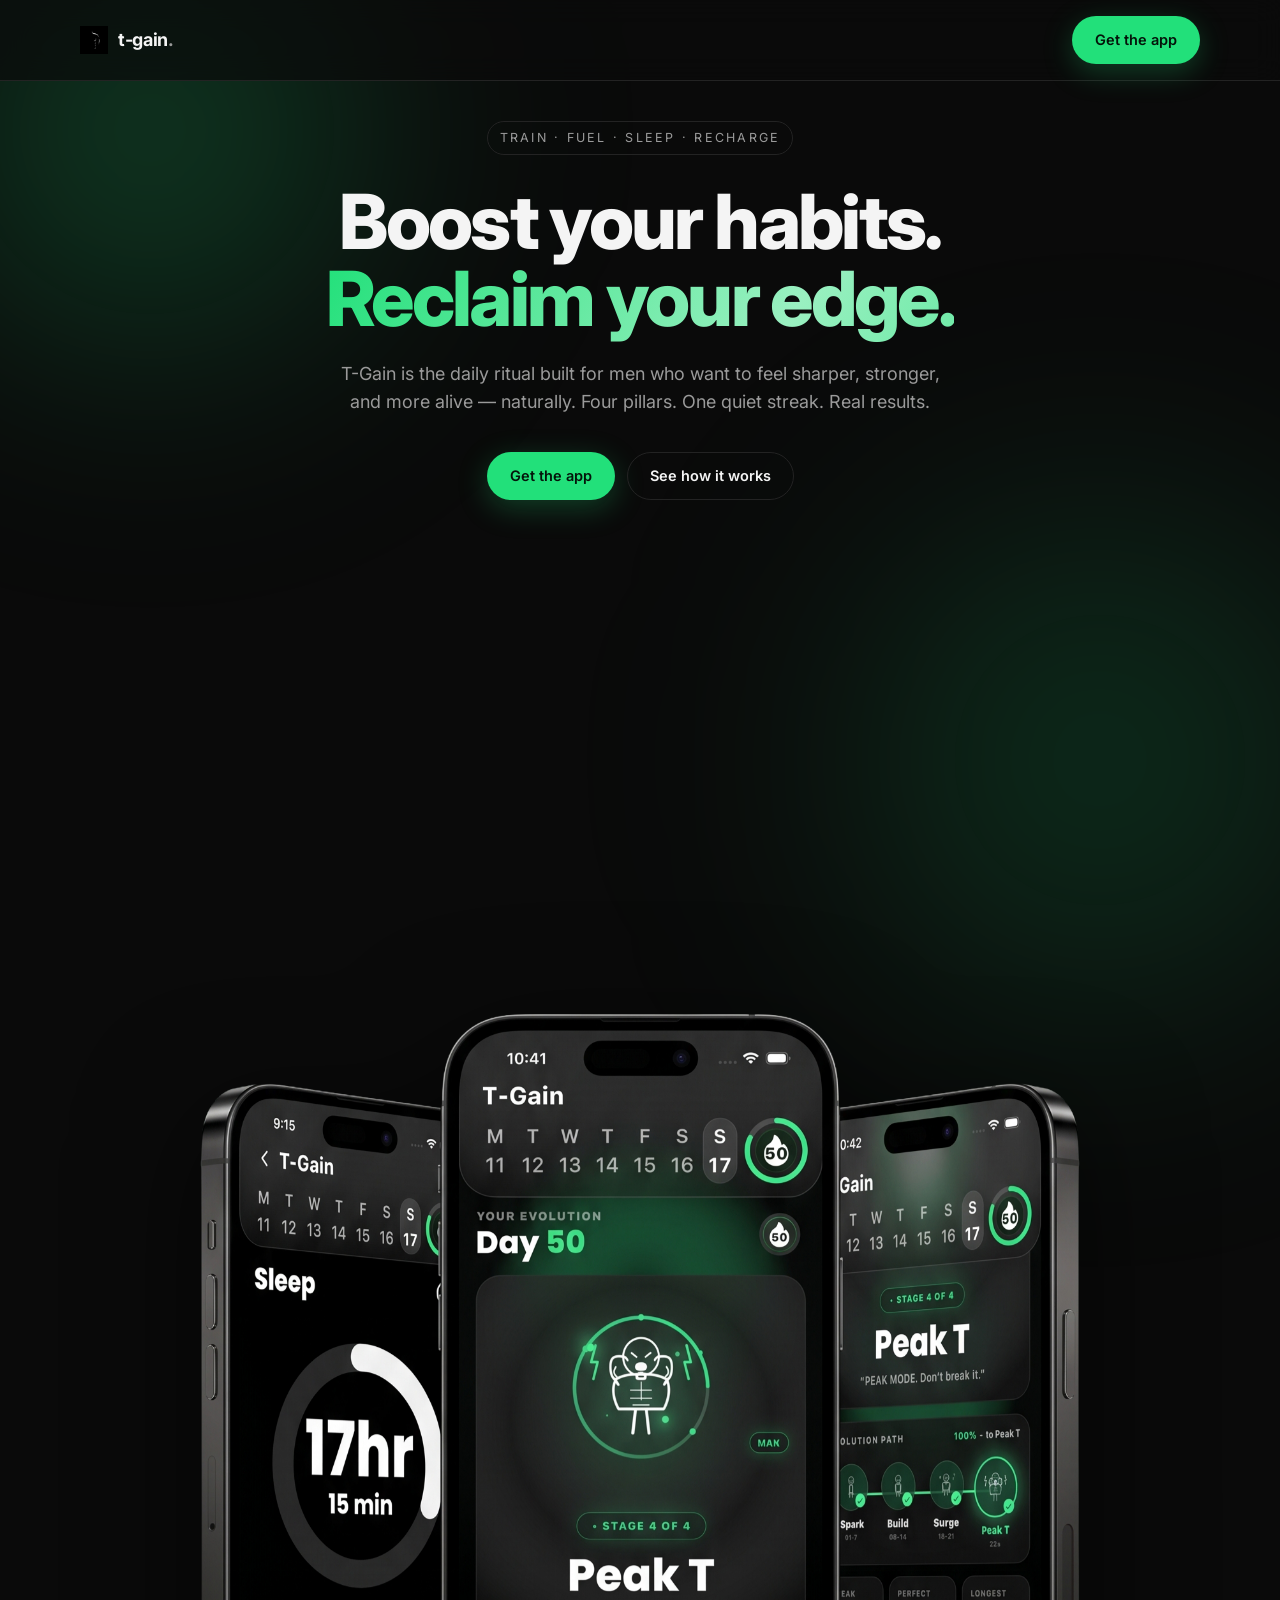
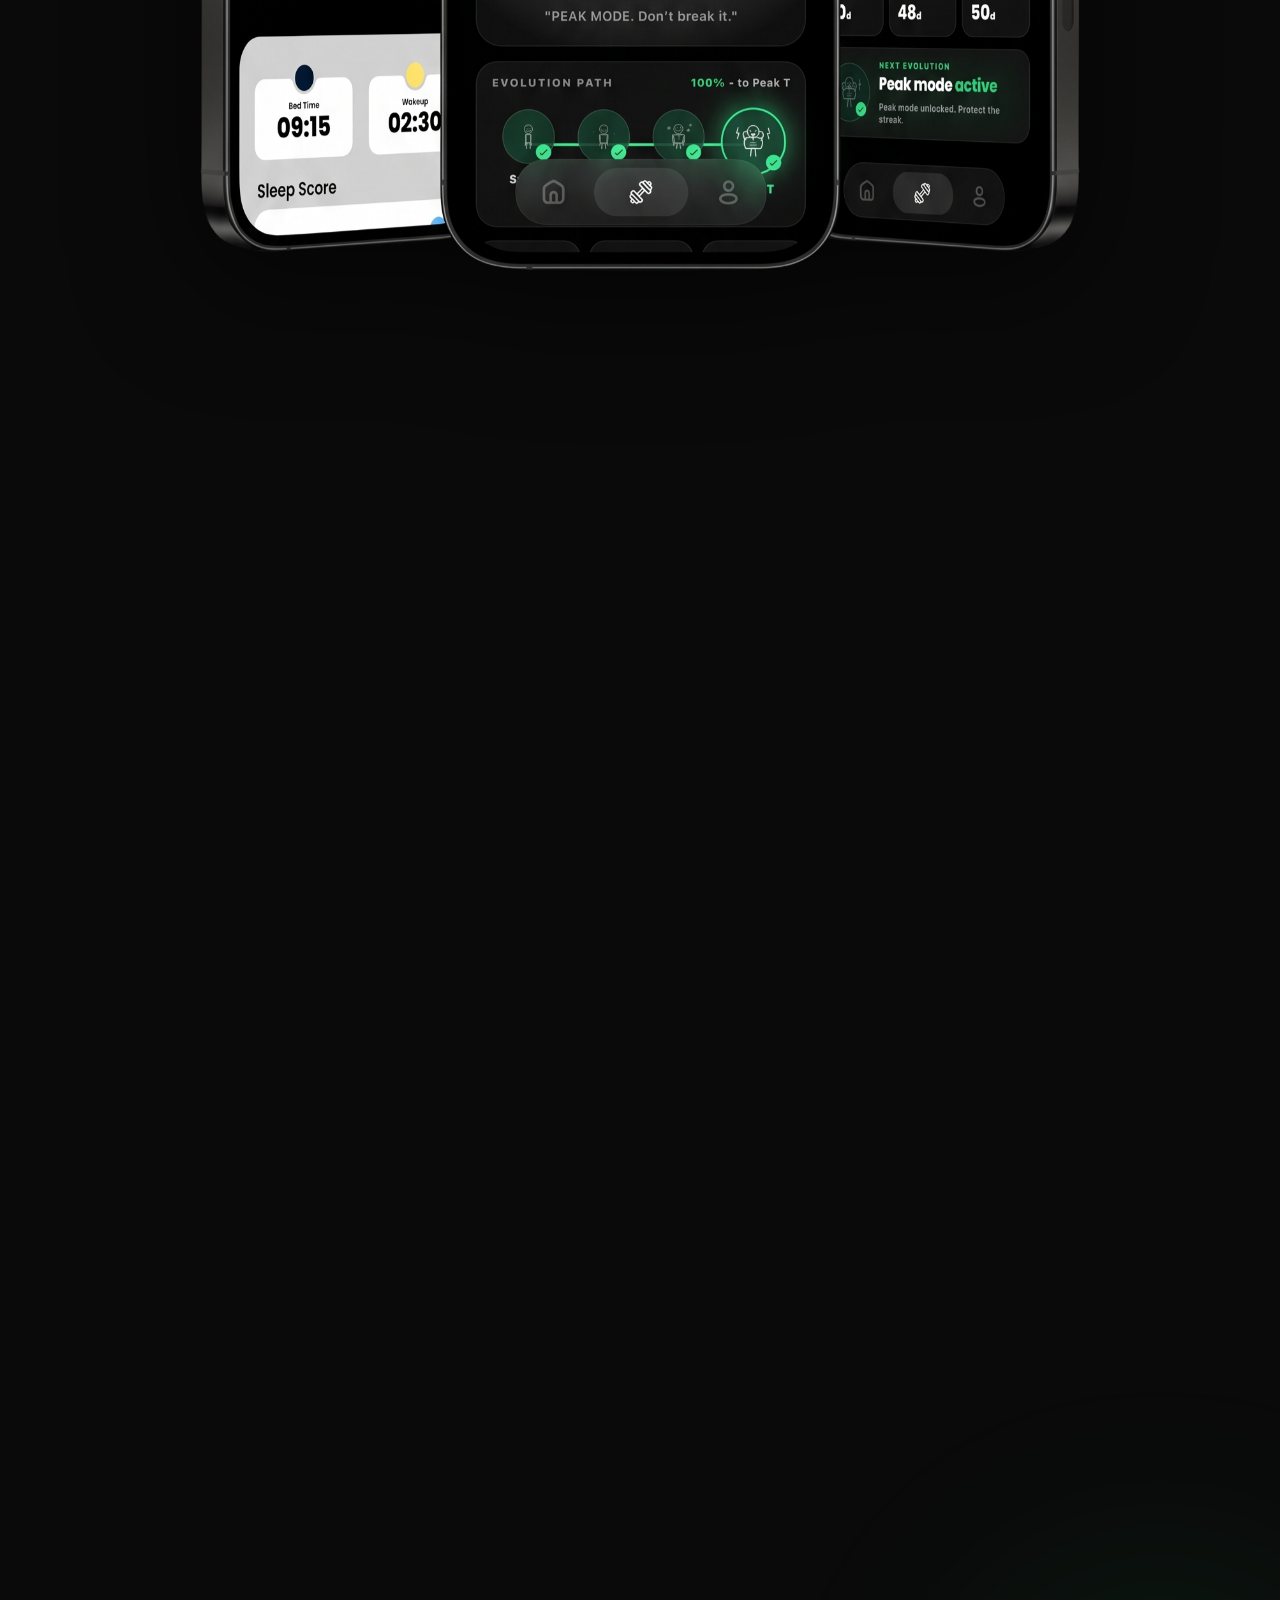
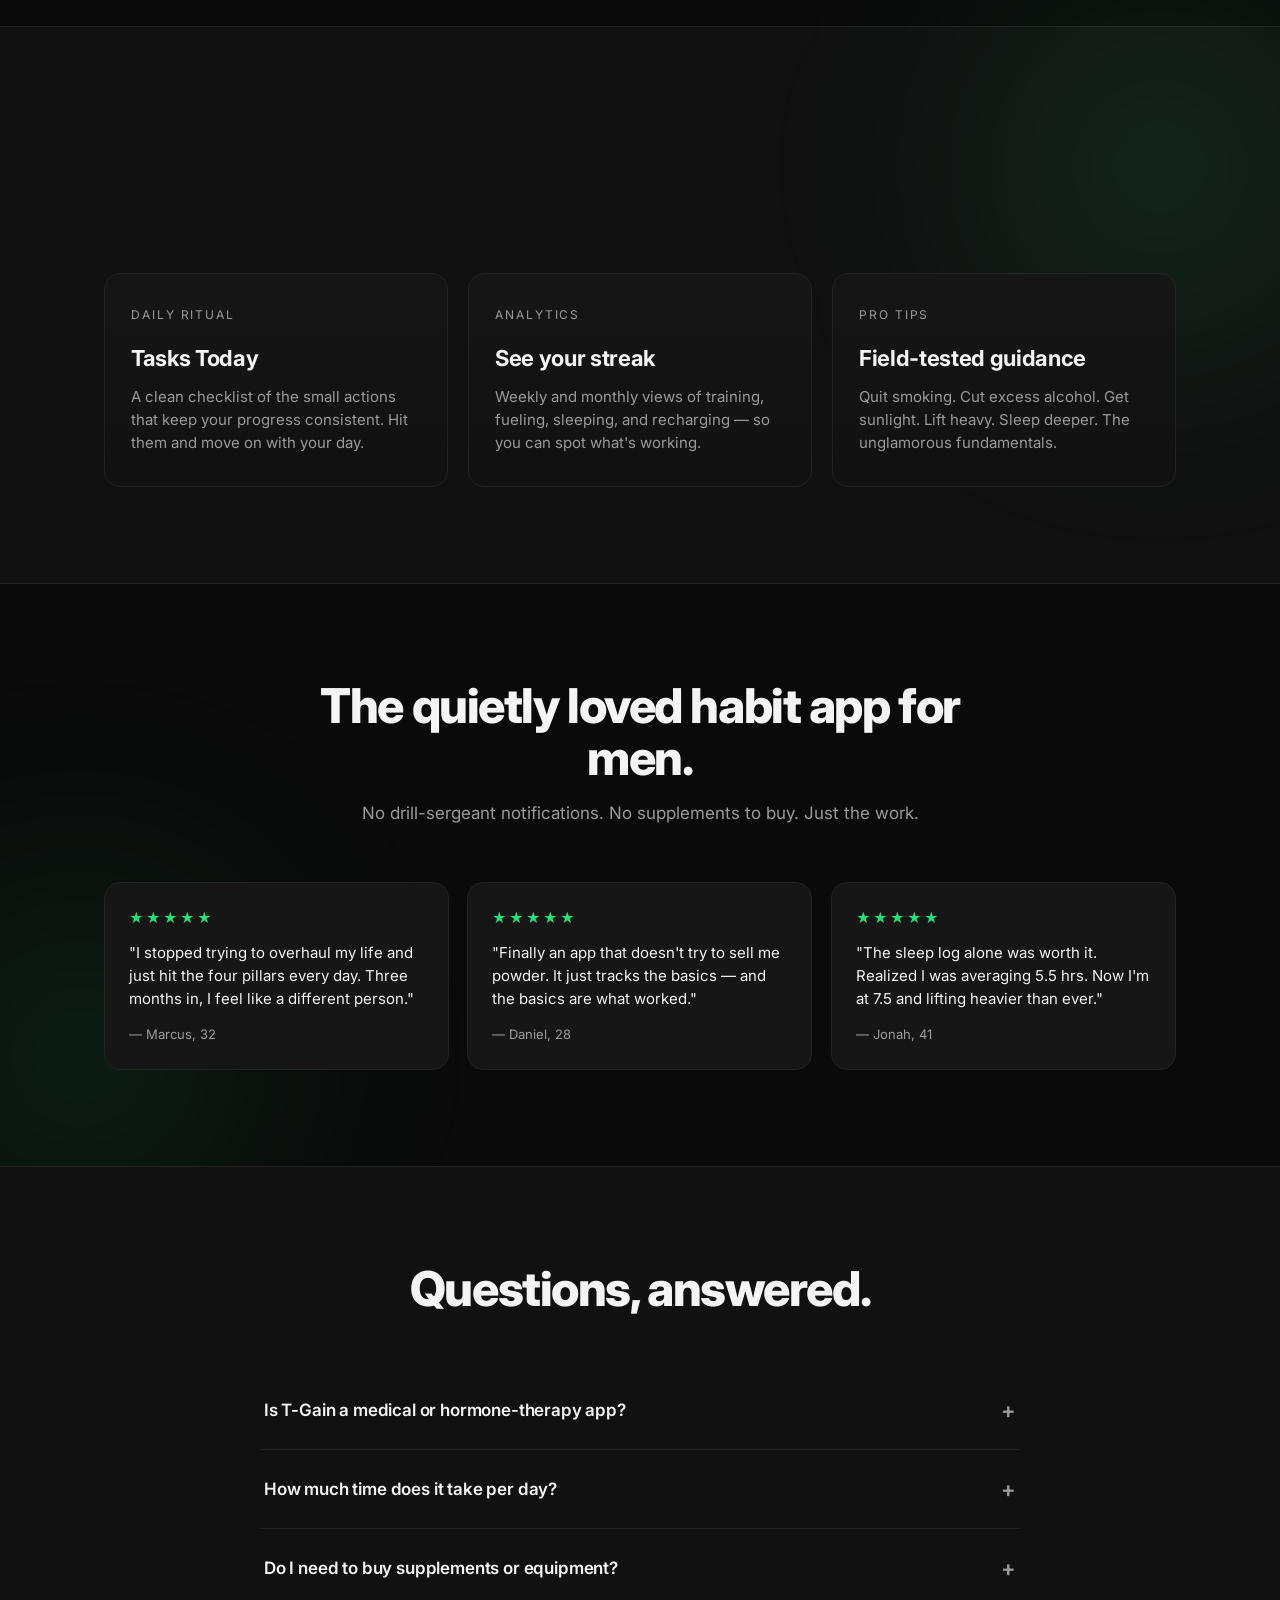
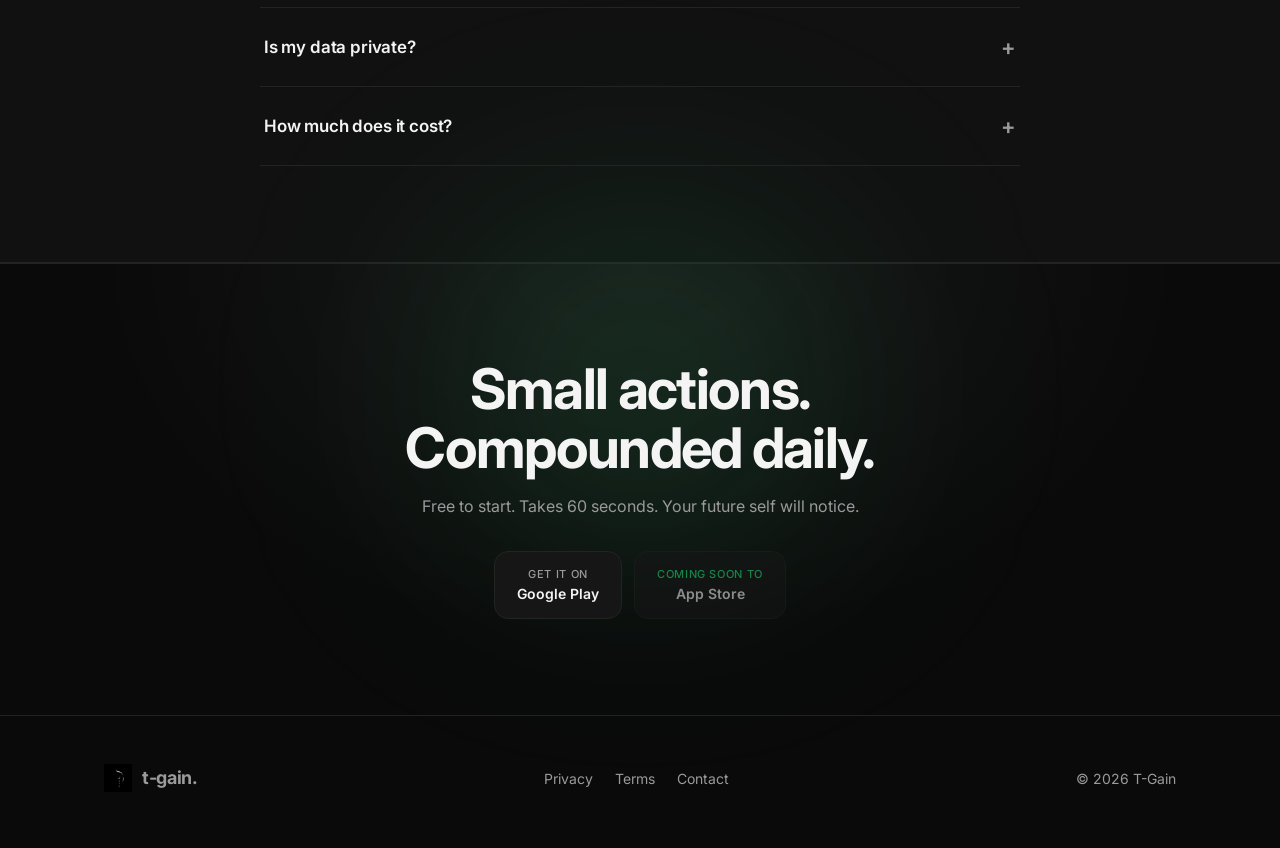
==== commit 9b21d87e: "Make site fully mobile-friendly - New ≤640px breakpoint with tighter type, spacing, and single-colum" ====
--- a/index.html
+++ b/index.html
@@ -6,6 +6,8 @@
   <title>T-Gain — Boost Your Habits. Reclaim Your Edge.</title>
   <meta name="description" content="T-Gain is the daily habit tracker built for men who want stronger training, smarter fueling, deeper sleep, and a calmer mind. Optimize naturally." />
   <link rel="icon" type="image/png" href="assets/favicon.png" />
+  <link rel="apple-touch-icon" href="assets/favicon.png" />
+  <meta name="theme-color" content="#0a0a0a" />
   <link rel="preconnect" href="https://fonts.googleapis.com" />
   <link rel="preconnect" href="https://fonts.gstatic.com" crossorigin />
   <link href="https://fonts.googleapis.com/css2?family=Inter:wght@400;500;600;700;800&display=swap" rel="stylesheet" />
--- a/styles.css
+++ b/styles.css
@@ -21,6 +21,40 @@
   color: var(--text);
   line-height: 1.55;
   -webkit-font-smoothing: antialiased;
+  position: relative;
+  overflow-x: hidden;
+}
+
+/* Ambient background glow blobs — fixed behind everything */
+body::before,
+body::after {
+  content: "";
+  position: fixed;
+  border-radius: 50%;
+  pointer-events: none;
+  z-index: -1;
+  filter: blur(120px);
+  will-change: transform;
+}
+body::before {
+  width: 620px; height: 620px;
+  top: -180px; left: -160px;
+  background: radial-gradient(circle, rgba(34, 224, 122, 0.32), transparent 70%);
+  animation: glowDriftA 18s ease-in-out infinite alternate;
+}
+body::after {
+  width: 720px; height: 720px;
+  bottom: -220px; right: -180px;
+  background: radial-gradient(circle, rgba(34, 224, 122, 0.22), transparent 70%);
+  animation: glowDriftB 22s ease-in-out infinite alternate;
+}
+@keyframes glowDriftA {
+  0%   { transform: translate(0,   0)   scale(1); }
+  100% { transform: translate(120px, 60px) scale(1.15); }
+}
+@keyframes glowDriftB {
+  0%   { transform: translate(0,    0)    scale(1); }
+  100% { transform: translate(-100px, -80px) scale(1.1); }
 }
 
 a { color: inherit; text-decoration: none; }
@@ -162,7 +196,26 @@
 }
 
 /* Section */
-section { padding: 96px 0; }
+section { padding: 96px 0; position: relative; }
+
+/* Per-section ambient glow accent */
+#features::before,
+#loved::before,
+#download::before {
+  content: "";
+  position: absolute;
+  width: 480px;
+  height: 480px;
+  border-radius: 50%;
+  filter: blur(110px);
+  pointer-events: none;
+  z-index: 0;
+  background: radial-gradient(circle, rgba(34, 224, 122, 0.18), transparent 70%);
+}
+#features::before { top: -100px; right: -120px; }
+#loved::before    { top: 40%; left: -160px; }
+#download::before { top: -80px; left: 50%; transform: translateX(-50%); width: 700px; height: 400px; }
+section .container { position: relative; z-index: 1; }
 .section-head { text-align: center; max-width: 720px; margin: 0 auto 56px; }
 .section-head h2 {
   font-size: clamp(30px, 4.5vw, 48px);
@@ -332,15 +385,117 @@
 .legal ul { padding-left: 22px; }
 .legal a { color: #fff; text-decoration: underline; text-underline-offset: 3px; }
 
-/* Responsive */
+/* ============================================================
+   Responsive
+   ============================================================ */
+
+/* Tablet ≤ 900px */
 @media (max-width: 900px) {
+  .container { padding: 0 20px; }
   .pillars { grid-template-columns: repeat(2, 1fr); }
   .features { grid-template-columns: 1fr; }
   .quotes { grid-template-columns: 1fr; }
   .metrics { grid-template-columns: 1fr; }
   section { padding: 72px 0; }
-  .hero { padding: 64px 0 40px; }
-}
+  .hero { padding: 48px 0 40px; }
+  .hero-mockup { margin-top: 48px; }
+  .metrics { margin-top: 56px; }
+  .section-head { margin-bottom: 40px; }
+  .legal { padding: 56px 20px 72px; }
+  .legal section + section { margin-top: 48px; padding-top: 40px; }
+}
+
+/* Mobile ≤ 640px */
+@media (max-width: 640px) {
+  .container { padding: 0 16px; }
+
+  /* Nav: keep brand + CTA on one line, compress CTA */
+  .nav-inner { padding: 12px 0; }
+  .brand { font-size: 16px; gap: 8px; }
+  .brand img { width: 24px; height: 24px; }
+  .nav .btn-primary { padding: 9px 16px; font-size: 13px; }
+
+  /* Hero text scaling */
+  .hero { padding: 32px 0 32px; }
+  .hero h1 { font-size: clamp(32px, 9vw, 44px); line-height: 1.06; margin-bottom: 18px; }
+  .hero p.lead { font-size: 16px; margin-bottom: 28px; padding: 0 4px; }
+  .eyebrow { font-size: 11.5px; margin-bottom: 18px; padding: 5px 10px; letter-spacing: 0.16em; }
+
+  /* Hero CTAs: full-width, stacked */
+  .hero-cta { flex-direction: column; align-items: stretch; gap: 10px; }
+  .hero-cta .btn { width: 100%; padding: 14px 22px; }
+
+  /* Hero mockup tighter */
+  .hero-mockup { margin-top: 36px; }
+
+  /* Pillars: single column for breathing room */
+  .pillars { grid-template-columns: 1fr; gap: 12px; }
+  .pillar { padding: 22px 18px; }
+  .pillar img { width: 44px; height: 44px; margin-bottom: 14px; }
+  .pillar h3 { font-size: 17px; }
+
+  /* Sections tighter */
+  section { padding: 56px 0; }
+  .section-head h2 { font-size: clamp(26px, 7vw, 34px); margin-bottom: 12px; }
+  .section-head p { font-size: 15.5px; }
+  .section-head { margin-bottom: 32px; }
+
+  /* Feature & quote cards */
+  .feature { padding: 24px 20px; }
+  .feature h3 { font-size: 19px; }
+  .feature p { font-size: 14.5px; }
+  .quote { padding: 20px 18px; }
+  .quote p { font-size: 14.5px; }
+
+  /* Metric tiles tighter */
+  .metric { padding: 18px 16px; }
+  .metric .num { font-size: 24px; }
+  .metrics { margin-top: 40px; gap: 12px; }
+
+  /* FAQ comfortable tap targets */
+  .faq details { padding: 18px 4px; }
+  .faq summary { font-size: 15.5px; gap: 12px; }
+  .faq summary::after { font-size: 20px; }
+
+  /* Final CTA */
+  .final h2 { font-size: clamp(28px, 8vw, 40px); }
+  .stores { flex-direction: column; align-items: stretch; }
+  .store { justify-content: center; padding: 14px 18px; }
+
+  /* Footer stacks */
+  .foot-inner { flex-direction: column; align-items: flex-start; gap: 14px; }
+  .foot-links { gap: 14px 18px; }
+
+  /* Legal page on mobile */
+  .legal { padding: 40px 16px 56px; }
+  .legal h1 { font-size: clamp(26px, 7vw, 32px); }
+  .legal h2 { font-size: 19px; margin-top: 28px; }
+  .legal p, .legal li { font-size: 15px; }
+  .toc { gap: 8px; margin-bottom: 28px; padding-bottom: 20px; }
+  .toc a { padding: 7px 12px; font-size: 12.5px; }
+
+  /* Tame the ambient glow blobs so they don't dominate small screens */
+  body::before { width: 380px; height: 380px; filter: blur(90px); }
+  body::after  { width: 420px; height: 420px; filter: blur(90px); }
+
+  /* Disable card-tilt-derived heavy hover transforms on mobile (touch
+     already skips them via JS, but make sure no leftover 3D persists) */
+  .pillar, .feature, .quote { transform: none !important; }
+
+  /* Disable magnetic-button leftover transforms on touch */
+  .btn { transform: none; }
+}
+
+/* Tiny phones ≤ 380px */
+@media (max-width: 380px) {
+  .hero h1 { font-size: 30px; }
+  .nav .btn-primary { padding: 8px 12px; font-size: 12.5px; }
+  .brand { font-size: 15px; }
+}
+
+/* Ensure no element bleeds horizontally */
+html, body { overflow-x: hidden; }
+img { max-width: 100%; height: auto; }
 
 /* ====================================================
    Interactive polish — animations & micro-interactions
@@ -442,6 +597,33 @@
   transform: translateY(0);
 }
 
+/* Text fade-in — staggered, pure opacity (no movement) for headings/paragraphs */
+.text-fade {
+  opacity: 0;
+  transform: translateY(14px);
+  transition: opacity .8s cubic-bezier(.25,.46,.45,.94),
+              transform .8s cubic-bezier(.25,.46,.45,.94);
+}
+.text-fade.visible {
+  opacity: 1;
+  transform: translateY(0);
+}
+
+/* Within a card, fade child text in sequence after the card reveals */
+.pillar.visible img       { animation: childFade .6s .05s both ease-out; }
+.pillar.visible h3        { animation: childFade .6s .15s both ease-out; }
+.pillar.visible p         { animation: childFade .6s .25s both ease-out; }
+.feature.visible .tag     { animation: childFade .6s .05s both ease-out; }
+.feature.visible h3       { animation: childFade .6s .15s both ease-out; }
+.feature.visible p        { animation: childFade .6s .25s both ease-out; }
+.quote.visible .stars     { animation: childFade .6s .05s both ease-out; }
+.quote.visible p          { animation: childFade .6s .15s both ease-out; }
+.quote.visible .who       { animation: childFade .6s .25s both ease-out; }
+@keyframes childFade {
+  from { opacity: 0; transform: translateY(10px); }
+  to   { opacity: 1; transform: translateY(0); }
+}
+
 /* Metric tiles — subtle hover */
 .metric { transition: transform .3s, border-color .25s, background .25s; }
 .metric:hover { transform: translateY(-3px); border-color: rgba(34,224,122,0.4); }
